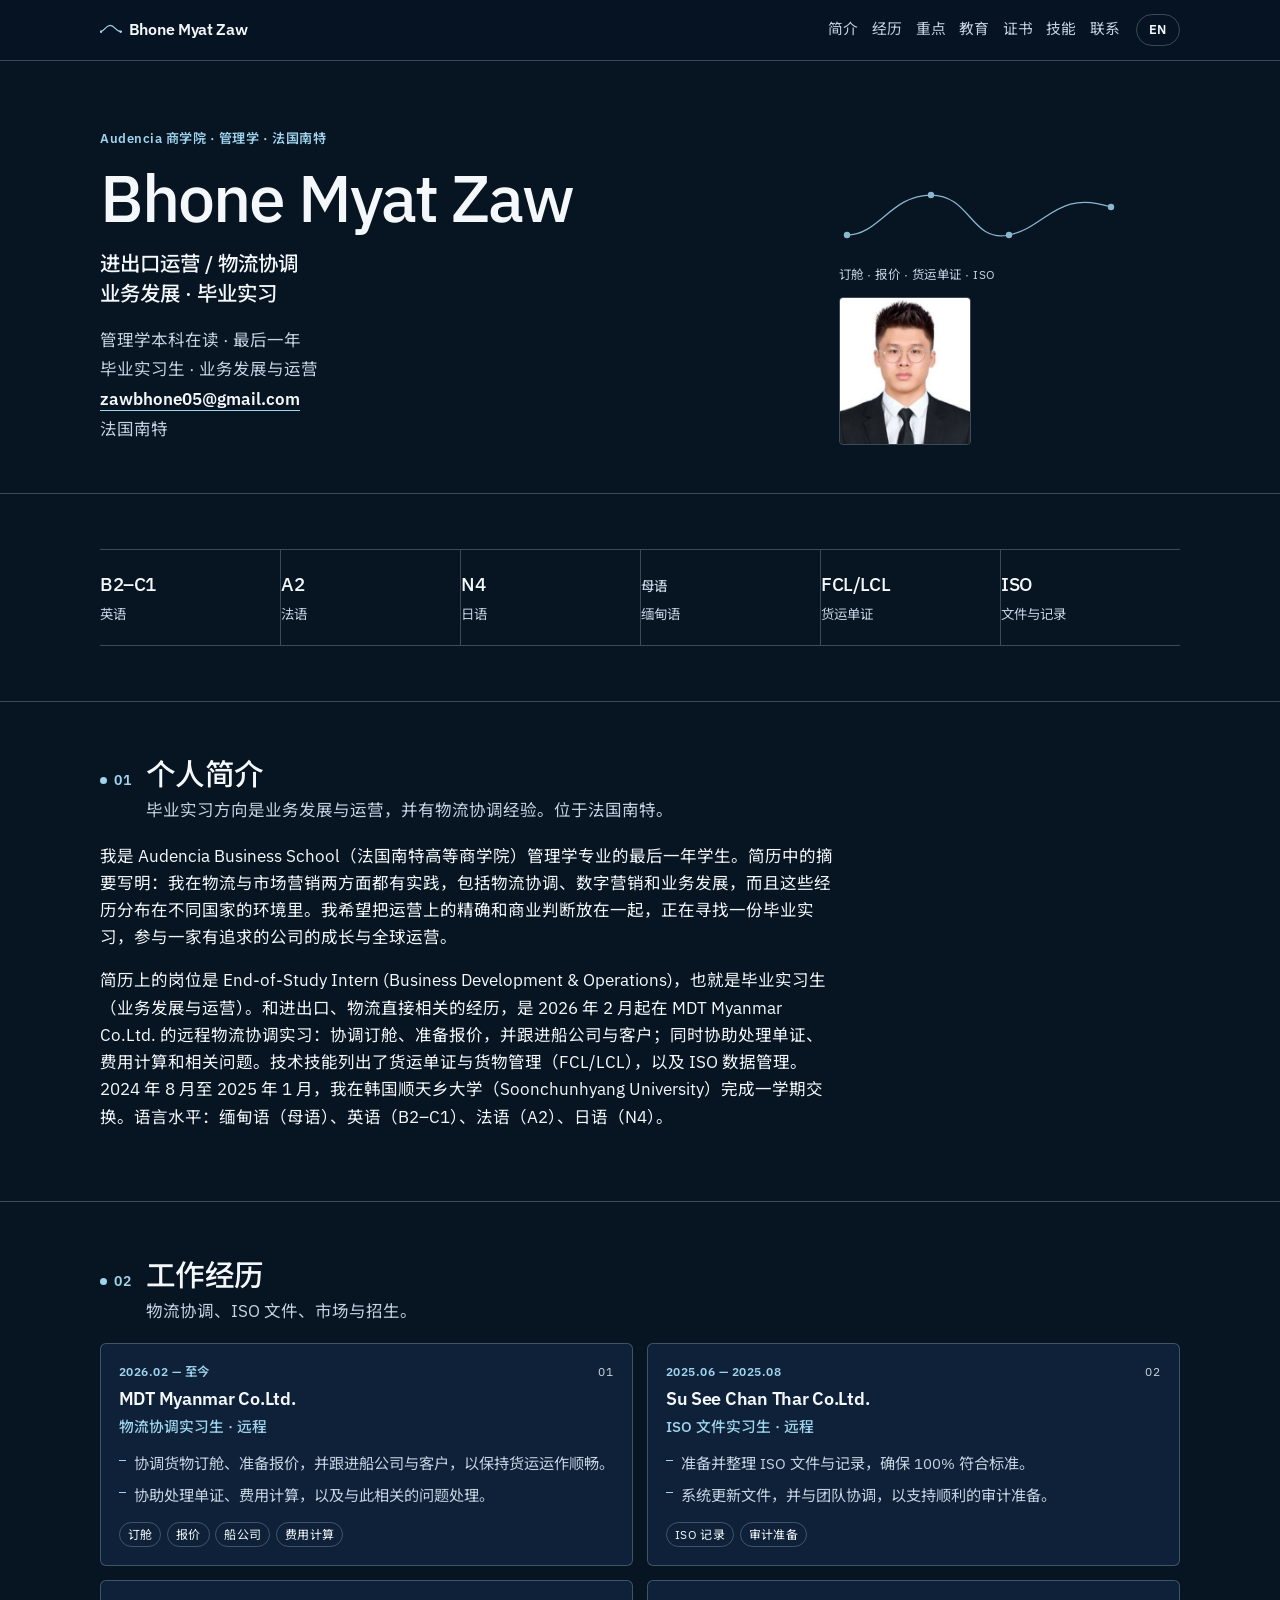
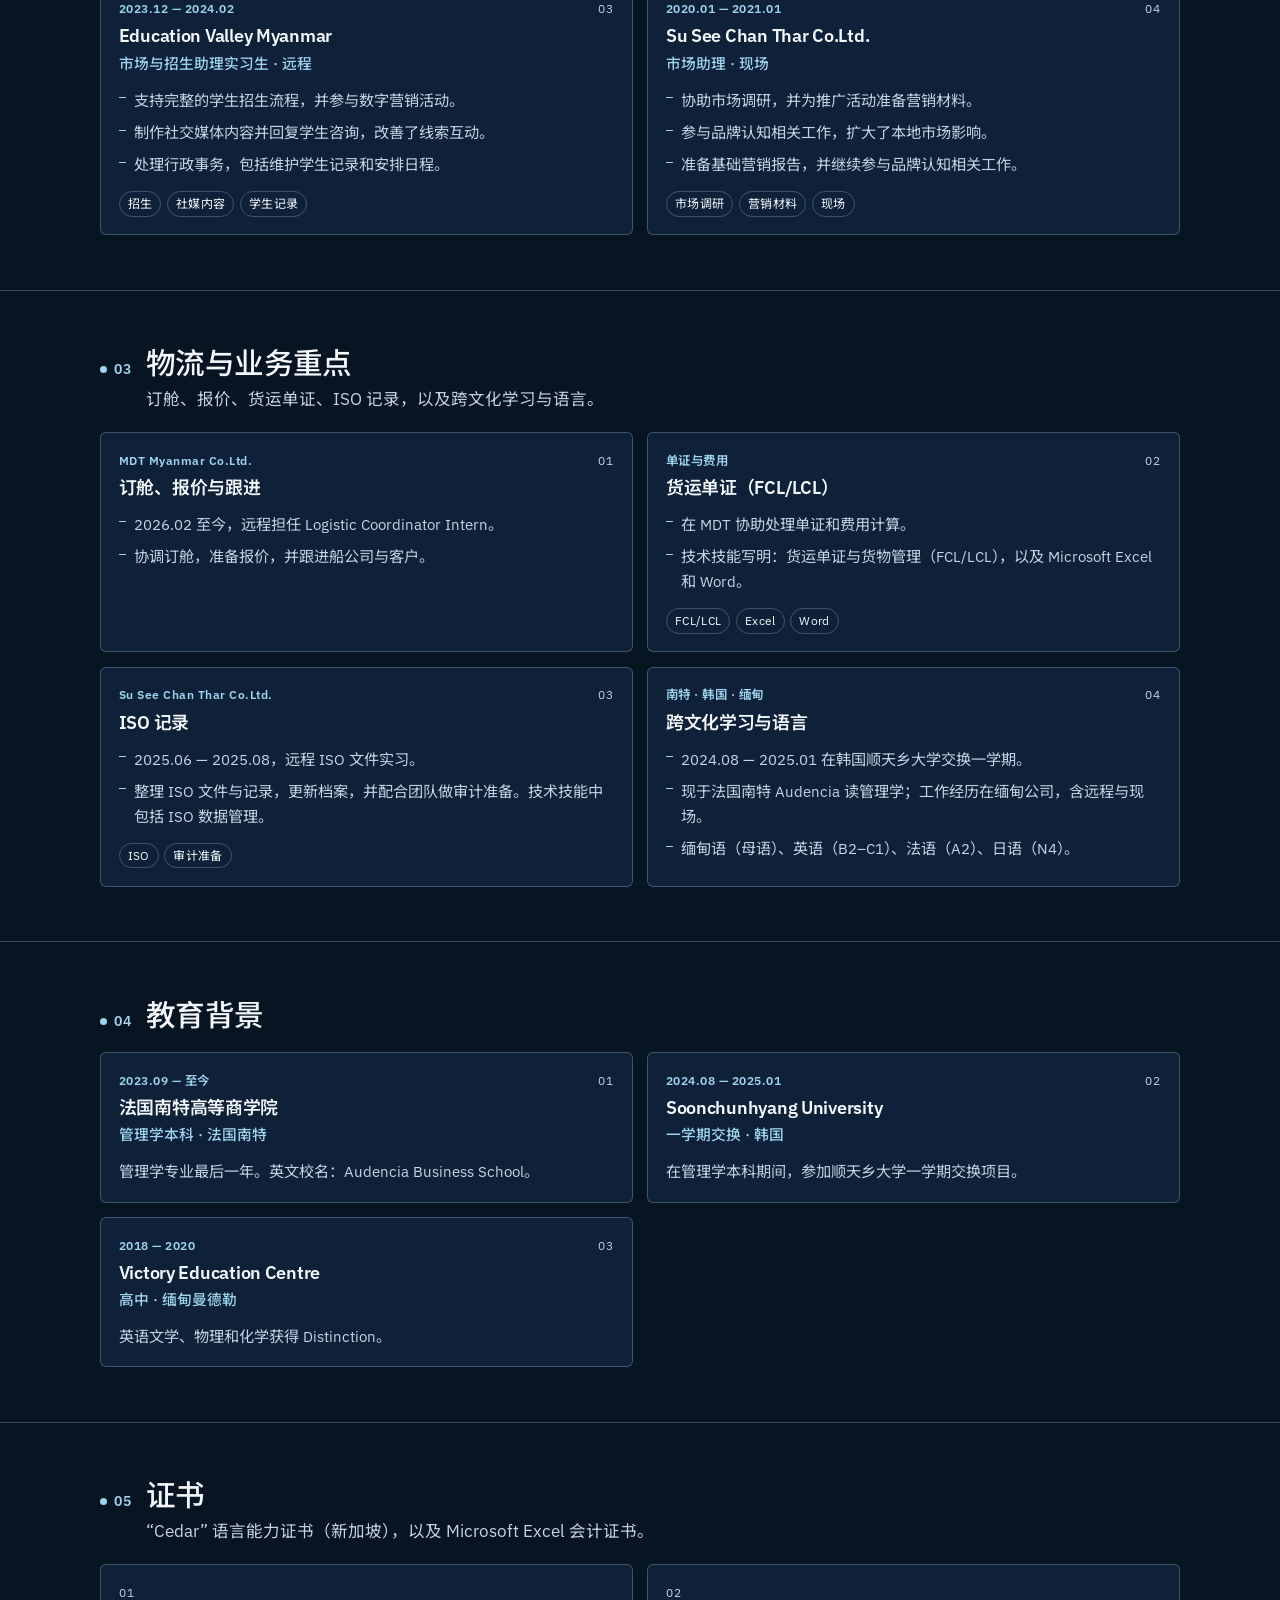
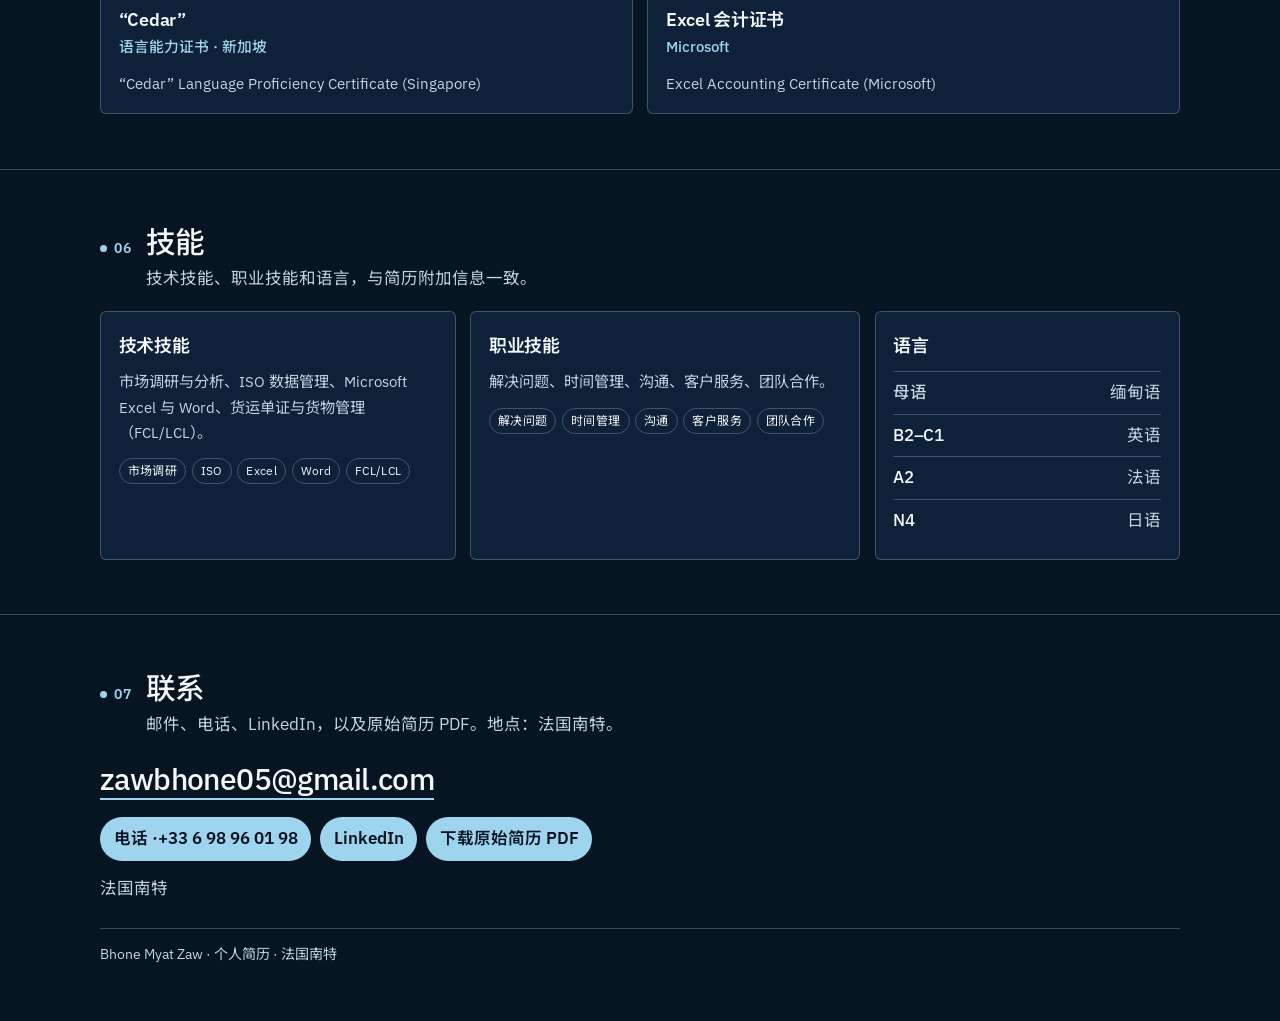
==== bhone/index.html @ 21efaeb1 "Add Bhone Myat Zaw's bilingual résumé at /bhone/. Publish a self-contained Chinese/English page for " ====
<!DOCTYPE html>
<html lang="zh-CN" class="lang-zh">
  <head>
    <meta charset="UTF-8" />
    <meta name="viewport" content="width=device-width, initial-scale=1, viewport-fit=cover" />
    <title>Bhone Myat Zaw · 进出口运营 / 物流协调 / 业务发展</title>
    <meta
      name="description"
      content="Bhone Myat Zaw，Audencia 商学院管理学最后一年学生，法国南特。寻求业务发展与运营方向的毕业实习，经历包括订舱、报价、船公司与客户跟进、货运单证（FCL/LCL）、费用计算与 ISO 记录。Bhone Myat Zaw — final-year Management student at Audencia in Nantes, seeking an end-of-study internship in business development and operations, with logistics coordination experience."
    />
    <meta name="robots" content="index,follow" />
    <meta name="author" content="Bhone Myat Zaw" />
    <meta name="theme-color" content="#071422" />
    <link rel="canonical" href="https://duimalves94-beep.github.io/duimalves94-beep/bhone/" />
    <link rel="alternate" type="application/pdf" href="Bhone-Myat-Zaw-CV.pdf" title="Bhone Myat Zaw CV" />
    <meta property="og:title" content="Bhone Myat Zaw · 进出口运营 / 物流协调 / 业务发展" />
    <meta
      property="og:description"
      content="毕业实习：业务发展与运营 / 物流协调。订舱、报价、货运单证（FCL/LCL）、ISO 记录。End-of-study internship in business development, operations, and logistics coordination."
    />
    <meta property="og:type" content="profile" />
    <meta property="og:locale" content="zh_CN" />
    <meta property="og:locale:alternate" content="en_US" />
    <meta property="og:url" content="https://duimalves94-beep.github.io/duimalves94-beep/bhone/" />
    <meta property="og:image" content="https://duimalves94-beep.github.io/duimalves94-beep/bhone/avatar.jpg" />
    <meta property="profile:first_name" content="Bhone Myat" />
    <meta property="profile:last_name" content="Zaw" />
    <meta name="twitter:card" content="summary" />
    <link rel="icon" href="data:image/svg+xml,%3Csvg xmlns='http://www.w3.org/2000/svg' viewBox='0 0 32 32'%3E%3Crect width='32' height='32' rx='6' fill='%23071422'/%3E%3Cpath d='M6 22c4 0 5-10 10-10s5 8 10 8' fill='none' stroke='%239fd4ee' stroke-width='1.6'/%3E%3Ccircle cx='6' cy='22' r='2' fill='%239fd4ee'/%3E%3Ccircle cx='26' cy='20' r='2' fill='%239fd4ee'/%3E%3C/svg%3E" />
    <link rel="preconnect" href="https://fonts.googleapis.com" />
    <link rel="preconnect" href="https://fonts.gstatic.com" crossorigin />
    <link
      href="https://fonts.googleapis.com/css2?family=IBM+Plex+Sans:wght@400;500;600&family=Noto+Sans+SC:wght@400;500;700&display=swap"
      rel="stylesheet"
    />
    <link rel="stylesheet" href="bhone.css" />
    <script type="application/ld+json">
      {
        "@context": "https://schema.org",
        "@type": "ProfilePage",
        "url": "https://duimalves94-beep.github.io/duimalves94-beep/bhone/",
        "inLanguage": ["zh-CN", "en"],
        "mainEntity": {
          "@type": "Person",
          "name": "Bhone Myat Zaw",
          "email": "mailto:zawbhone05@gmail.com",
          "telephone": "+33-6-98-96-01-98",
          "url": "https://duimalves94-beep.github.io/duimalves94-beep/bhone/",
          "image": "https://duimalves94-beep.github.io/duimalves94-beep/bhone/avatar.jpg",
          "sameAs": ["https://www.linkedin.com/in/bhone-myat-zaw-20b99528a"],
          "homeLocation": {
            "@type": "Place",
            "name": "Nantes, France",
            "address": {
              "@type": "PostalAddress",
              "addressLocality": "Nantes",
              "addressCountry": "FR"
            }
          },
          "knowsLanguage": ["my", "en", "fr", "ja"],
          "hasOccupation": {
            "@type": "Occupation",
            "name": "End-of-Study Intern (Business Development & Operations)"
          },
          "alumniOf": [
            { "@type": "CollegeOrUniversity", "name": "Audencia Business School" },
            { "@type": "CollegeOrUniversity", "name": "Soonchunhyang University" },
            { "@type": "EducationalOrganization", "name": "Victory Education Centre" }
          ]
        }
      }
    </script>
    <script>
      (function () {
        try {
          if (localStorage.getItem("resume-lang") === "en") {
            document.documentElement.classList.remove("lang-zh");
            document.documentElement.classList.add("lang-en");
            document.documentElement.lang = "en";
            document.title = "Bhone Myat Zaw · Import-Export Operations / Logistics / Business Development";
          }
        } catch (e) {}
      })();
    </script>
  </head>
  <body>
    <a class="skip-link" href="#main">
      <span class="zh">跳到正文</span>
      <span class="en">Skip to content</span>
    </a>

    <header class="site-header">
      <div class="site-header-inner">
        <a class="brand" href="#top">Bhone Myat Zaw</a>
        <nav class="site-nav" aria-label="页面章节">
          <a href="#about"><span class="zh">简介</span><span class="en">Profile</span></a>
          <a href="#experience"><span class="zh">经历</span><span class="en">Experience</span></a>
          <a href="#focus"><span class="zh">重点</span><span class="en">Focus</span></a>
          <a href="#education"><span class="zh">教育</span><span class="en">Education</span></a>
          <a href="#certificates"><span class="zh">证书</span><span class="en">Certificates</span></a>
          <a href="#skills"><span class="zh">技能</span><span class="en">Skills</span></a>
          <a href="#contact"><span class="zh">联系</span><span class="en">Contact</span></a>
        </nav>
        <button type="button" class="lang-switch" id="lang-toggle" aria-pressed="false" aria-label="切换到英文">
          <span class="zh">EN</span>
          <span class="en">中文</span>
        </button>
      </div>
    </header>

    <main id="main">
      <section class="hero" id="top" tabindex="-1">
        <div class="wrap hero-grid">
          <div>
            <p class="eyebrow">
              <span class="zh">Audencia 商学院 · 管理学 · 法国南特</span>
              <span class="en">Audencia Business School · Management · Nantes, France</span>
            </p>
            <h1 class="name">Bhone Myat Zaw</h1>
            <p class="headline">
              <span class="zh">进出口运营 / 物流协调</span>
              <span class="en">Import-export operations / logistics coordination</span>
              <span class="zh">业务发展 · 毕业实习</span>
              <span class="en">Business development · end-of-study internship</span>
            </p>
            <ul class="hero-meta">
              <li>
                <span class="zh">管理学本科在读 · 最后一年</span>
                <span class="en">Bachelor in Management · final year</span>
              </li>
              <li>
                <span class="zh">毕业实习生 · 业务发展与运营</span>
                <span class="en">End-of-Study Intern · Business Development &amp; Operations</span>
              </li>
              <li><a href="mailto:zawbhone05@gmail.com">zawbhone05@gmail.com</a></li>
              <li>
                <span class="zh">法国南特</span>
                <span class="en">Nantes, France</span>
              </li>
            </ul>
          </div>
          <div class="hero-side">
            <svg class="route" viewBox="0 0 280 84" aria-hidden="true" focusable="false">
              <path d="M8 62C40 62 52 22 92 22s40 48 78 40 48-46 102-28" fill="none" stroke="currentColor" stroke-width="1.25" />
              <circle cx="8" cy="62" r="3.2" fill="currentColor" />
              <circle cx="92" cy="22" r="3.2" fill="currentColor" />
              <circle cx="170" cy="62" r="3.2" fill="currentColor" />
              <circle cx="272" cy="34" r="3.2" fill="currentColor" />
            </svg>
            <p class="route-caption">
              <span class="zh">订舱 · 报价 · 货运单证 · ISO</span>
              <span class="en">Booking · quotations · freight documents · ISO</span>
            </p>
            <img
              class="avatar"
              src="avatar.jpg"
              width="330"
              height="328"
              alt="Bhone Myat Zaw"
              fetchpriority="high"
            />
          </div>
        </div>
      </section>

      <section class="section" aria-labelledby="facts-title">
        <div class="wrap">
          <h2 id="facts-title" class="visually-hidden">
            <span class="zh">语言与业务要点</span>
            <span class="en">Languages and focus</span>
          </h2>
          <ul class="facts">
            <li>
              <strong>B2–C1</strong>
              <span class="zh">英语</span>
              <span class="en">English</span>
            </li>
            <li>
              <strong>A2</strong>
              <span class="zh">法语</span>
              <span class="en">French</span>
            </li>
            <li>
              <strong>N4</strong>
              <span class="zh">日语</span>
              <span class="en">Japanese</span>
            </li>
            <li>
              <strong><span class="zh">母语</span><span class="en">Native</span></strong>
              <span class="zh">缅甸语</span>
              <span class="en">Burmese</span>
            </li>
            <li>
              <strong>FCL/LCL</strong>
              <span class="zh">货运单证</span>
              <span class="en">Freight documents</span>
            </li>
            <li>
              <strong>ISO</strong>
              <span class="zh">文件与记录</span>
              <span class="en">Documents and records</span>
            </li>
          </ul>
        </div>
      </section>

      <section class="section" id="about" tabindex="-1">
        <div class="wrap">
          <div class="section-head">
            <span class="idx">01</span>
            <div>
              <h2><span class="zh">个人简介</span><span class="en">Profile</span></h2>
              <p class="deck">
                <span class="zh">毕业实习方向是业务发展与运营，并有物流协调经验。位于法国南特。</span>
                <span class="en">End-of-study internship in business development and operations, with logistics coordination. Nantes, France.</span>
              </p>
            </div>
          </div>
          <div class="prose">
            <p class="zh">
              我是 Audencia Business School（法国南特高等商学院）管理学专业的最后一年学生。简历中的摘要写明：我在物流与市场营销两方面都有实践，包括物流协调、数字营销和业务发展，而且这些经历分布在不同国家的环境里。我希望把运营上的精确和商业判断放在一起，正在寻找一份毕业实习，参与一家有追求的公司的成长与全球运营。
            </p>
            <p class="en">
              Final-year Management student at Audencia Business School in Nantes, France. The CV summary says I combine practice in logistics and marketing — logistics coordination, digital marketing, and business development — across international environments. I want to put operational precision next to a commercial mindset, and I am seeking an end-of-study internship that contributes to the growth and global operations of an ambitious company.
            </p>
            <p class="zh">
              简历上的岗位是 End-of-Study Intern (Business Development &amp; Operations)，也就是毕业实习生（业务发展与运营）。和进出口、物流直接相关的经历，是 2026 年 2 月起在 MDT Myanmar Co.Ltd. 的远程物流协调实习：协调订舱、准备报价，并跟进船公司与客户；同时协助处理单证、费用计算和相关问题。技术技能列出了货运单证与货物管理（FCL/LCL），以及 ISO 数据管理。2024 年 8 月至 2025 年 1 月，我在韩国顺天乡大学（Soonchunhyang University）完成一学期交换。语言水平：缅甸语（母语）、英语（B2–C1）、法语（A2）、日语（N4）。
            </p>
            <p class="en">
              The CV lists the target role as End-of-Study Intern (Business Development &amp; Operations). The experience closest to import/export and logistics is the remote Logistic Coordinator Intern role at MDT Myanmar Co.Ltd. since February 2026: coordinating shipment bookings, preparing quotations, and following up with shipping lines and customers, plus assistance with documentation, cost calculations, and related problem-solving. Technical skills list freight documentation and cargo management (FCL/LCL), and ISO data management. From August 2024 to January 2025 I spent one exchange semester at Soonchunhyang University in South Korea. Languages: Burmese (Native), English (B2–C1), French (A2), Japanese (N4).
            </p>
          </div>
        </div>
      </section>

      <section class="section" id="experience" tabindex="-1">
        <div class="wrap">
          <div class="section-head">
            <span class="idx">02</span>
            <div>
              <h2><span class="zh">工作经历</span><span class="en">Experience</span></h2>
              <p class="deck">
                <span class="zh">物流协调、ISO 文件、市场与招生。</span>
                <span class="en">Logistics coordination, ISO documentation, marketing, and admissions.</span>
              </p>
            </div>
          </div>
          <div class="cards two">
            <article class="card">
              <div class="card-top">
                <time class="when" datetime="2026-02">
                  <span class="zh">2026.02 — 至今</span>
                  <span class="en">2026.02 — Present</span>
                </time>
                <span class="card-no">01</span>
              </div>
              <h3>MDT Myanmar Co.Ltd.</h3>
              <p class="role">
                <span class="zh">物流协调实习生 · 远程</span>
                <span class="en">Logistic Coordinator Intern · Remote</span>
              </p>
              <ul class="card-list">
                <li class="zh">协调货物订舱、准备报价，并跟进船公司与客户，以保持货运运作顺畅。</li>
                <li class="en">Coordinate shipment bookings, prepare quotations, and follow up with shipping lines and customers to keep cargo operations running smoothly.</li>
                <li class="zh">协助处理单证、费用计算，以及与此相关的问题处理。</li>
                <li class="en">Assist with documentation, cost calculations, and related problem-solving.</li>
              </ul>
              <ul class="tags">
                <li><span class="zh">订舱</span><span class="en">Booking</span></li>
                <li><span class="zh">报价</span><span class="en">Quotations</span></li>
                <li><span class="zh">船公司</span><span class="en">Shipping lines</span></li>
                <li><span class="zh">费用计算</span><span class="en">Cost calculations</span></li>
              </ul>
            </article>

            <article class="card">
              <div class="card-top">
                <time class="when" datetime="2025-06">2025.06 — 2025.08</time>
                <span class="card-no">02</span>
              </div>
              <h3>Su See Chan Thar Co.Ltd.</h3>
              <p class="role">
                <span class="zh">ISO 文件实习生 · 远程</span>
                <span class="en">ISO Documentation Intern · Remote</span>
              </p>
              <ul class="card-list">
                <li class="zh">准备并整理 ISO 文件与记录，确保 100% 符合标准。</li>
                <li class="en">Prepared and organized ISO documents and records, ensuring 100% compliance with standards.</li>
                <li class="zh">系统更新文件，并与团队协调，以支持顺利的审计准备。</li>
                <li class="en">Systematically updated files and coordinated with the team to support a smooth audit-preparation process.</li>
              </ul>
              <ul class="tags">
                <li><span class="zh">ISO 记录</span><span class="en">ISO records</span></li>
                <li><span class="zh">审计准备</span><span class="en">Audit preparation</span></li>
              </ul>
            </article>

            <article class="card">
              <div class="card-top">
                <time class="when" datetime="2023-12">2023.12 — 2024.02</time>
                <span class="card-no">03</span>
              </div>
              <h3>Education Valley Myanmar</h3>
              <p class="role">
                <span class="zh">市场与招生助理实习生 · 远程</span>
                <span class="en">Marketing and Admission Assistant Intern · Remote</span>
              </p>
              <ul class="card-list">
                <li class="zh">支持完整的学生招生流程，并参与数字营销活动。</li>
                <li class="en">Supported the full student admissions cycle and contributed to digital marketing campaigns.</li>
                <li class="zh">制作社交媒体内容并回复学生咨询，改善了线索互动。</li>
                <li class="en">Created social media content and responded to student inquiries, improving lead engagement.</li>
                <li class="zh">处理行政事务，包括维护学生记录和安排日程。</li>
                <li class="en">Managed administrative tasks, including maintaining student records and scheduling.</li>
              </ul>
              <ul class="tags">
                <li><span class="zh">招生</span><span class="en">Admissions</span></li>
                <li><span class="zh">社媒内容</span><span class="en">Social content</span></li>
                <li><span class="zh">学生记录</span><span class="en">Student records</span></li>
              </ul>
            </article>

            <article class="card">
              <div class="card-top">
                <time class="when" datetime="2020-01">2020.01 — 2021.01</time>
                <span class="card-no">04</span>
              </div>
              <h3>Su See Chan Thar Co.Ltd.</h3>
              <p class="role">
                <span class="zh">市场助理 · 现场</span>
                <span class="en">Marketing Assistant · Onsite</span>
              </p>
              <ul class="card-list">
                <li class="zh">协助市场调研，并为推广活动准备营销材料。</li>
                <li class="en">Assisted in market research and the preparation of marketing materials for promotional events.</li>
                <li class="zh">参与品牌认知相关工作，扩大了本地市场影响。</li>
                <li class="en">Contributed to brand-awareness initiatives that expanded local market presence.</li>
                <li class="zh">准备基础营销报告，并继续参与品牌认知相关工作。</li>
                <li class="en">Prepared basic marketing reports and contributed to brand-awareness initiatives.</li>
              </ul>
              <ul class="tags">
                <li><span class="zh">市场调研</span><span class="en">Market research</span></li>
                <li><span class="zh">营销材料</span><span class="en">Marketing materials</span></li>
                <li><span class="zh">现场</span><span class="en">Onsite</span></li>
              </ul>
            </article>
          </div>
        </div>
      </section>

      <section class="section" id="focus" tabindex="-1">
        <div class="wrap">
          <div class="section-head">
            <span class="idx">03</span>
            <div>
              <h2>
                <span class="zh">物流与业务重点</span>
                <span class="en">Logistics focus</span>
              </h2>
              <p class="deck">
                <span class="zh">订舱、报价、货运单证、ISO 记录，以及跨文化学习与语言。</span>
                <span class="en">Bookings, quotations, freight documents, ISO records, cross-cultural study, and languages.</span>
              </p>
            </div>
          </div>
          <div class="cards two">
            <article class="card">
              <div class="card-top">
                <p class="when">MDT Myanmar Co.Ltd.</p>
                <span class="card-no">01</span>
              </div>
              <h3>
                <span class="zh">订舱、报价与跟进</span>
                <span class="en">Bookings, quotations, follow-up</span>
              </h3>
              <ul class="card-list">
                <li class="zh">2026.02 至今，远程担任 Logistic Coordinator Intern。</li>
                <li class="en">Logistic Coordinator Intern, remote, from February 2026 to the present.</li>
                <li class="zh">协调订舱，准备报价，并跟进船公司与客户。</li>
                <li class="en">Coordinate shipment bookings, prepare quotations, and follow up with shipping lines and customers.</li>
              </ul>
            </article>
            <article class="card">
              <div class="card-top">
                <p class="when">
                  <span class="zh">单证与费用</span>
                  <span class="en">Documents and cost</span>
                </p>
                <span class="card-no">02</span>
              </div>
              <h3>
                <span class="zh">货运单证（FCL/LCL）</span>
                <span class="en">Freight documents (FCL/LCL)</span>
              </h3>
              <ul class="card-list">
                <li class="zh">在 MDT 协助处理单证和费用计算。</li>
                <li class="en">At MDT, assist with documentation and cost calculations.</li>
                <li class="zh">技术技能写明：货运单证与货物管理（FCL/LCL），以及 Microsoft Excel 和 Word。</li>
                <li class="en">Technical skills name freight documentation and cargo management (FCL/LCL), plus Microsoft Excel and Word.</li>
              </ul>
              <ul class="tags">
                <li>FCL/LCL</li>
                <li>Excel</li>
                <li>Word</li>
              </ul>
            </article>
            <article class="card">
              <div class="card-top">
                <p class="when">Su See Chan Thar Co.Ltd.</p>
                <span class="card-no">03</span>
              </div>
              <h3>
                <span class="zh">ISO 记录</span>
                <span class="en">ISO records</span>
              </h3>
              <ul class="card-list">
                <li class="zh">2025.06 — 2025.08，远程 ISO 文件实习。</li>
                <li class="en">ISO Documentation Intern, remote, June 2025 to August 2025.</li>
                <li class="zh">整理 ISO 文件与记录，更新档案，并配合团队做审计准备。技术技能中包括 ISO 数据管理。</li>
                <li class="en">Organized ISO documents and records, updated files, and coordinated with the team for audit preparation. Technical skills include ISO data management.</li>
              </ul>
              <ul class="tags">
                <li>ISO</li>
                <li><span class="zh">审计准备</span><span class="en">Audit preparation</span></li>
              </ul>
            </article>
            <article class="card">
              <div class="card-top">
                <p class="when">
                  <span class="zh">南特 · 韩国 · 缅甸</span>
                  <span class="en">Nantes · Korea · Myanmar</span>
                </p>
                <span class="card-no">04</span>
              </div>
              <h3>
                <span class="zh">跨文化学习与语言</span>
                <span class="en">Cross-cultural study and languages</span>
              </h3>
              <ul class="card-list">
                <li class="zh">2024.08 — 2025.01 在韩国顺天乡大学交换一学期。</li>
                <li class="en">One exchange semester at Soonchunhyang University, South Korea, August 2024 to January 2025.</li>
                <li class="zh">现于法国南特 Audencia 读管理学；工作经历在缅甸公司，含远程与现场。</li>
                <li class="en">Now studying management at Audencia in Nantes. Work experience is with companies in Myanmar, remote and onsite.</li>
                <li class="zh">缅甸语（母语）、英语（B2–C1）、法语（A2）、日语（N4）。</li>
                <li class="en">Burmese (Native), English (B2–C1), French (A2), Japanese (N4).</li>
              </ul>
            </article>
          </div>
        </div>
      </section>

      <section class="section" id="education" tabindex="-1">
        <div class="wrap">
          <div class="section-head">
            <span class="idx">04</span>
            <div>
              <h2><span class="zh">教育背景</span><span class="en">Education</span></h2>
            </div>
          </div>
          <div class="cards two">
            <article class="card">
              <div class="card-top">
                <time class="when" datetime="2023-09">
                  <span class="zh">2023.09 — 至今</span>
                  <span class="en">2023.09 — Present</span>
                </time>
                <span class="card-no">01</span>
              </div>
              <h3>
                <span class="zh">法国南特高等商学院</span>
                <span class="en">Audencia Business School</span>
              </h3>
              <p class="role">
                <span class="zh">管理学本科 · 法国南特</span>
                <span class="en">Bachelor in Management · Nantes, France</span>
              </p>
              <p class="card-text">
                <span class="zh">管理学专业最后一年。英文校名：Audencia Business School。</span>
                <span class="en">Final year of the Bachelor in Management. School name: Audencia Business School.</span>
              </p>
            </article>
            <article class="card">
              <div class="card-top">
                <time class="when" datetime="2024-08">2024.08 — 2025.01</time>
                <span class="card-no">02</span>
              </div>
              <h3>Soonchunhyang University</h3>
              <p class="role">
                <span class="zh">一学期交换 · 韩国</span>
                <span class="en">Semester exchange · South Korea</span>
              </p>
              <p class="card-text">
                <span class="zh">在管理学本科期间，参加顺天乡大学一学期交换项目。</span>
                <span class="en">During the Bachelor in Management, participated in a semester exchange program at Soonchunhyang University in South Korea.</span>
              </p>
            </article>
            <article class="card">
              <div class="card-top">
                <time class="when" datetime="2018">2018 — 2020</time>
                <span class="card-no">03</span>
              </div>
              <h3>Victory Education Centre</h3>
              <p class="role">
                <span class="zh">高中 · 缅甸曼德勒</span>
                <span class="en">High School · Mandalay, Myanmar</span>
              </p>
              <p class="card-text">
                <span class="zh">英语文学、物理和化学获得 Distinction。</span>
                <span class="en">Distinction in English literature, Physics and Chemistry.</span>
              </p>
            </article>
          </div>
        </div>
      </section>

      <section class="section" id="certificates" tabindex="-1">
        <div class="wrap">
          <div class="section-head">
            <span class="idx">05</span>
            <div>
              <h2><span class="zh">证书</span><span class="en">Certificates</span></h2>
              <p class="deck">
                <span class="zh">“Cedar” 语言能力证书（新加坡），以及 Microsoft Excel 会计证书。</span>
                <span class="en">“Cedar” Language Proficiency Certificate (Singapore), and the Microsoft Excel Accounting Certificate.</span>
              </p>
            </div>
          </div>
          <div class="cards two">
            <article class="card">
              <div class="card-top">
                <span class="card-no">01</span>
              </div>
              <h3>“Cedar”</h3>
              <p class="role">
                <span class="zh">语言能力证书 · 新加坡</span>
                <span class="en">Language Proficiency Certificate · Singapore</span>
              </p>
              <p class="card-text">“Cedar” Language Proficiency Certificate (Singapore)</p>
            </article>
            <article class="card">
              <div class="card-top">
                <span class="card-no">02</span>
              </div>
              <h3>
                <span class="zh">Excel 会计证书</span>
                <span class="en">Excel Accounting Certificate</span>
              </h3>
              <p class="role">Microsoft</p>
              <p class="card-text">Excel Accounting Certificate (Microsoft)</p>
            </article>
          </div>
        </div>
      </section>

      <section class="section" id="skills" tabindex="-1">
        <div class="wrap">
          <div class="section-head">
            <span class="idx">06</span>
            <div>
              <h2><span class="zh">技能</span><span class="en">Skills</span></h2>
              <p class="deck">
                <span class="zh">技术技能、职业技能和语言，与简历附加信息一致。</span>
                <span class="en">Technical skills, professional skills, and languages, as in the CV.</span>
              </p>
            </div>
          </div>
          <div class="cards three">
            <article class="card">
              <h3><span class="zh">技术技能</span><span class="en">Technical skills</span></h3>
              <p class="card-text">
                <span class="zh">市场调研与分析、ISO 数据管理、Microsoft Excel 与 Word、货运单证与货物管理（FCL/LCL）。</span>
                <span class="en">Market research and analysis, data management (ISO), Microsoft Excel and Word, freight documentation and cargo management (FCL/LCL).</span>
              </p>
              <ul class="tags">
                <li><span class="zh">市场调研</span><span class="en">Market research</span></li>
                <li>ISO</li>
                <li>Excel</li>
                <li>Word</li>
                <li>FCL/LCL</li>
              </ul>
            </article>
            <article class="card">
              <h3><span class="zh">职业技能</span><span class="en">Professional skills</span></h3>
              <p class="card-text">
                <span class="zh">解决问题、时间管理、沟通、客户服务、团队合作。</span>
                <span class="en">Problem-solving, time management, communication, customer service, teamwork.</span>
              </p>
              <ul class="tags">
                <li><span class="zh">解决问题</span><span class="en">Problem-solving</span></li>
                <li><span class="zh">时间管理</span><span class="en">Time management</span></li>
                <li><span class="zh">沟通</span><span class="en">Communication</span></li>
                <li><span class="zh">客户服务</span><span class="en">Customer service</span></li>
                <li><span class="zh">团队合作</span><span class="en">Teamwork</span></li>
              </ul>
            </article>
            <article class="card">
              <h3><span class="zh">语言</span><span class="en">Languages</span></h3>
              <ul class="langs">
                <li>
                  <strong><span class="zh">母语</span><span class="en">Native</span></strong>
                  <span><span class="zh">缅甸语</span><span class="en">Burmese</span></span>
                </li>
                <li>
                  <strong>B2–C1</strong>
                  <span><span class="zh">英语</span><span class="en">English</span></span>
                </li>
                <li>
                  <strong>A2</strong>
                  <span><span class="zh">法语</span><span class="en">French</span></span>
                </li>
                <li>
                  <strong>N4</strong>
                  <span><span class="zh">日语</span><span class="en">Japanese</span></span>
                </li>
              </ul>
            </article>
          </div>
        </div>
      </section>

      <section class="section contact" id="contact" tabindex="-1">
        <div class="wrap">
          <div class="section-head">
            <span class="idx">07</span>
            <div>
              <h2><span class="zh">联系</span><span class="en">Contact</span></h2>
              <p class="deck">
                <span class="zh">邮件、电话、LinkedIn，以及原始简历 PDF。地点：法国南特。</span>
                <span class="en">Email, phone, LinkedIn, and the original CV PDF. Location: Nantes, France.</span>
              </p>
            </div>
          </div>
          <address>
            <p>
              <a class="email-link" href="mailto:zawbhone05@gmail.com">zawbhone05@gmail.com</a>
            </p>
            <ul class="contact-actions">
              <li>
                <a href="tel:+33698960198">
                  <span class="zh">电话 · </span><span class="en">Phone · </span>+33 6 98 96 01 98
                </a>
              </li>
              <li>
                <a href="https://www.linkedin.com/in/bhone-myat-zaw-20b99528a" target="_blank" rel="noopener noreferrer">LinkedIn</a>
              </li>
              <li>
                <a href="Bhone-Myat-Zaw-CV.pdf" download="Bhone-Myat-Zaw-CV.pdf" type="application/pdf">
                  <span class="zh">下载原始简历 PDF</span>
                  <span class="en">Download original CV PDF</span>
                </a>
              </li>
            </ul>
            <p class="where">
              <span class="zh">法国南特</span>
              <span class="en">Nantes, France</span>
            </p>
          </address>
          <footer class="footer">
            <p>
              <span class="zh">Bhone Myat Zaw · 个人简历 · 法国南特</span>
              <span class="en">Bhone Myat Zaw · CV · Nantes, France</span>
            </p>
          </footer>
        </div>
      </section>
    </main>

    <script type="module" src="main.js"></script>
  </body>
</html>
---- bhone/bhone.css ----
/* Minimal logistics résumé. Deep navy, one cool accent, a route line. */

:root {
  --bg: #071422;
  --bg-raise: #0e2138;
  --ink: #f4f8fb;
  --muted: #c5d3e2;
  --accent: #9fd4ee;
  --line: rgba(190, 214, 232, 0.28);
  --sans: "IBM Plex Sans", "Noto Sans SC", "PingFang SC", "Hiragino Sans GB", "Microsoft YaHei", sans-serif;
  color-scheme: dark;
}

*,
*::before,
*::after { box-sizing: border-box; }

html {
  scroll-behavior: smooth;
  -webkit-font-smoothing: antialiased;
}

html.lang-zh .en { display: none !important; }
html.lang-en .zh { display: none !important; }

body {
  margin: 0;
  font-family: var(--sans);
  background: var(--bg);
  color: var(--ink);
  line-height: 1.65;
  font-size: 16.5px;
}

img { max-width: 100%; height: auto; }

a { color: var(--accent); }

button, a { -webkit-tap-highlight-color: transparent; }

:focus-visible {
  outline: 2px solid var(--accent);
  outline-offset: 3px;
}

::selection {
  background: #24506a;
  color: var(--ink);
}

.visually-hidden {
  position: absolute;
  width: 1px;
  height: 1px;
  padding: 0;
  margin: -1px;
  overflow: hidden;
  clip: rect(0, 0, 0, 0);
  white-space: nowrap;
  border: 0;
}

.skip-link {
  position: absolute;
  left: 1rem;
  top: -4rem;
  z-index: 40;
  background: var(--accent);
  color: var(--bg);
  text-decoration: none;
  padding: 0.4rem 0.8rem;
  font-weight: 600;
}

.skip-link:focus { top: 0.6rem; }

.wrap {
  width: min(1080px, calc(100% - 2.5rem));
  margin: 0 auto;
}

.site-header {
  position: sticky;
  top: 0;
  z-index: 20;
  background: rgba(7, 20, 34, 0.94);
  backdrop-filter: blur(12px);
  border-bottom: 1px solid var(--line);
}

.site-header-inner {
  width: min(1080px, calc(100% - 2.5rem));
  margin: 0 auto;
  display: grid;
  grid-template-columns: 1fr auto;
  grid-template-areas: "brand lang" "nav nav";
  align-items: center;
  gap: 0.35rem 1rem;
  padding: 0.7rem 0 0.75rem;
}

.brand {
  grid-area: brand;
  color: var(--ink);
  text-decoration: none;
  font-weight: 600;
  letter-spacing: -0.02em;
  font-size: 0.98rem;
}

.brand::before {
  content: "";
  display: inline-block;
  width: 1.35rem;
  height: 0.7rem;
  margin-right: 0.45rem;
  vertical-align: 0.05em;
  background: url("data:image/svg+xml,%3Csvg xmlns='http://www.w3.org/2000/svg' viewBox='0 0 28 14'%3E%3Cpath d='M1 11C6 11 7 3 13 3s6 8 14 8' fill='none' stroke='%239fd4ee' stroke-width='1.4'/%3E%3Ccircle cx='1.5' cy='11' r='1.6' fill='%239fd4ee'/%3E%3Ccircle cx='26.2' cy='11' r='1.6' fill='%239fd4ee'/%3E%3C/svg%3E") center / contain no-repeat;
}

.site-nav {
  grid-area: nav;
  display: flex;
  flex-wrap: wrap;
  gap: 0.2rem 0.85rem;
  font-size: 0.92rem;
}

.site-nav a {
  color: var(--muted);
  text-decoration: none;
  padding: 0.12rem 0;
  border-bottom: 1px solid transparent;
}

.site-nav a:hover,
.site-nav a.is-active {
  color: var(--ink);
  border-bottom-color: var(--accent);
}

.lang-switch {
  grid-area: lang;
  justify-self: end;
  border: 1px solid var(--line);
  background: transparent;
  color: var(--ink);
  border-radius: 999px;
  padding: 0.28rem 0.75rem;
  font: inherit;
  font-size: 0.82rem;
  font-weight: 600;
  letter-spacing: 0.04em;
  cursor: pointer;
}

.lang-switch:hover {
  border-color: var(--accent);
  color: var(--accent);
}

@media (min-width: 900px) {
  .site-header-inner {
    grid-template-columns: auto 1fr auto;
    grid-template-areas: "brand nav lang";
    padding: 0.85rem 0;
  }

  .site-nav { justify-content: flex-end; }
}

.hero {
  position: relative;
  padding: 3.2rem 0 2.4rem;
  overflow: hidden;
}

.hero-grid {
  display: grid;
  gap: 1.6rem;
  align-items: end;
}

@media (min-width: 860px) {
  .hero { padding: 4.2rem 0 3rem; }
  .hero-grid { grid-template-columns: 1.45fr 0.7fr; gap: 2rem; }
}

.eyebrow {
  margin: 0 0 0.85rem;
  color: var(--accent);
  font-size: 0.82rem;
  font-weight: 600;
  letter-spacing: 0.04em;
}

html.lang-en .eyebrow {
  letter-spacing: 0.12em;
  text-transform: uppercase;
  font-size: 0.75rem;
}

.name {
  margin: 0;
  font-weight: 500;
  font-size: clamp(2.35rem, 6.4vw, 4.15rem);
  line-height: 1.05;
  letter-spacing: -0.03em;
}

.headline {
  margin: 1rem 0 0;
  font-size: clamp(1.05rem, 2vw, 1.28rem);
  font-weight: 500;
  line-height: 1.45;
  max-width: 36rem;
}

.headline .zh,
.headline .en { display: block; }

.hero-meta {
  margin: 1.15rem 0 0;
  padding: 0;
  list-style: none;
  color: var(--muted);
}

.hero-meta li { margin: 0.15rem 0; }

.hero-meta a {
  color: var(--ink);
  font-weight: 600;
  text-decoration: none;
  border-bottom: 1px solid var(--accent);
}

.hero-side {
  position: relative;
  display: grid;
  justify-items: start;
  gap: 0.8rem;
}

.route {
  width: min(100%, 280px);
  height: 84px;
  color: var(--accent);
  opacity: 0.85;
}

.route-caption {
  margin: -0.35rem 0 0;
  color: var(--muted);
  font-size: 0.78rem;
  letter-spacing: 0.04em;
}

.avatar {
  width: 132px;
  height: 148px;
  object-fit: cover;
  object-position: center 16%;
  border-radius: 4px;
  border: 1px solid var(--line);
}

.section {
  padding: 2.6rem 0;
  border-top: 1px solid var(--line);
}

@media (min-width: 800px) {
  .section { padding: 3.4rem 0; }
}

section[id] { scroll-margin-top: 6.5rem; }

.section-head {
  display: grid;
  grid-template-columns: auto 1fr;
  gap: 0.15rem 0.85rem;
  align-items: baseline;
  margin-bottom: 1.15rem;
}

.idx {
  color: var(--accent);
  font-weight: 600;
  font-size: 0.85rem;
  letter-spacing: 0.08em;
}

.idx::before {
  content: "";
  display: inline-block;
  width: 7px;
  height: 7px;
  margin-right: 0.45rem;
  border-radius: 50%;
  background: var(--accent);
  transform: translateY(-1px);
}

h2 {
  margin: 0;
  font-weight: 500;
  font-size: clamp(1.45rem, 2.4vw, 1.85rem);
  letter-spacing: -0.02em;
  line-height: 1.25;
}

.deck {
  grid-column: 2;
  margin: 0.25rem 0 0;
  color: var(--muted);
  max-width: 42rem;
}

.prose {
  max-width: 46rem;
}

.prose p { margin: 0 0 1rem; }

.facts {
  display: grid;
  grid-template-columns: 1fr 1fr;
  margin: 0;
  padding: 0;
  list-style: none;
  border-top: 1px solid var(--line);
}

.facts li {
  padding: 0.95rem 0.2rem 0.95rem 0;
  border-bottom: 1px solid var(--line);
}

.facts strong {
  display: block;
  font-weight: 500;
  font-size: 1.2rem;
  letter-spacing: -0.02em;
}

.facts span {
  color: var(--muted);
  font-size: 0.84rem;
}

@media (min-width: 800px) {
  .facts {
    grid-template-columns: repeat(6, 1fr);
    border-bottom: 1px solid var(--line);
  }

  .facts li {
    padding: 1.15rem 0.85rem 1.15rem 0;
    border-bottom: 0;
    border-left: 1px solid var(--line);
  }

  .facts li:first-child { border-left: 0; padding-left: 0; }
}

.cards {
  display: grid;
  gap: 0.9rem;
}

@media (min-width: 800px) {
  .cards.two { grid-template-columns: 1fr 1fr; }
  .cards.three { grid-template-columns: 1.05fr 1.15fr 0.9fr; }
}

.card {
  padding: 1.05rem 1.1rem 1.1rem;
  background: var(--bg-raise);
  border: 1px solid var(--line);
  border-radius: 6px;
}

.card-top {
  display: flex;
  justify-content: space-between;
  gap: 0.8rem;
  align-items: baseline;
}

.when {
  margin: 0;
  color: var(--accent);
  font-size: 0.78rem;
  font-weight: 600;
  letter-spacing: 0.04em;
}

.card-no {
  color: var(--muted);
  font-size: 0.78rem;
  letter-spacing: 0.08em;
}

h3 {
  margin: 0.35rem 0 0;
  font-size: 1.12rem;
  font-weight: 600;
  letter-spacing: -0.015em;
  line-height: 1.35;
}

.role {
  margin: 0.2rem 0 0;
  color: var(--accent);
  font-size: 0.92rem;
  font-weight: 500;
}

.card-list {
  margin: 0.75rem 0 0;
  padding: 0;
  list-style: none;
}

.card-list li {
  position: relative;
  margin: 0.45rem 0 0;
  padding-left: 0.95rem;
  color: var(--muted);
  font-size: 0.95rem;
}

.card-list li::before {
  content: "";
  position: absolute;
  left: 0;
  top: 0.62em;
  width: 7px;
  height: 1px;
  background: var(--accent);
}

.card-text {
  margin: 0.7rem 0 0;
  color: var(--muted);
  font-size: 0.95rem;
}

.tags {
  display: flex;
  flex-wrap: wrap;
  gap: 0.35rem;
  margin: 0.85rem 0 0;
  padding: 0;
  list-style: none;
}

.tags li {
  font-size: 0.75rem;
  letter-spacing: 0.03em;
  color: var(--ink);
  border: 1px solid var(--line);
  border-radius: 999px;
  padding: 0.12rem 0.5rem;
}

.langs {
  list-style: none;
  margin: 0.8rem 0 0;
  padding: 0;
}

.langs li {
  display: flex;
  justify-content: space-between;
  gap: 1rem;
  padding: 0.45rem 0;
  border-top: 1px solid var(--line);
}

.langs strong {
  font-weight: 500;
  letter-spacing: -0.02em;
}

.langs span { color: var(--muted); }

.contact address { font-style: normal; }

.email-link {
  display: inline-block;
  margin: 0.2rem 0 0;
  color: var(--ink);
  text-decoration: none;
  border-bottom: 2px solid var(--accent);
  font-size: clamp(1.25rem, 3vw, 1.85rem);
  font-weight: 500;
  letter-spacing: -0.02em;
  line-height: 1.3;
  overflow-wrap: anywhere;
}

.contact-actions {
  display: flex;
  flex-wrap: wrap;
  gap: 0.55rem;
  margin: 1rem 0 0;
  padding: 0;
  list-style: none;
}

.contact-actions a {
  display: inline-flex;
  align-items: center;
  min-height: 44px;
  padding: 0.4rem 0.85rem;
  border-radius: 999px;
  background: var(--accent);
  color: #071422;
  font-weight: 600;
  text-decoration: none;
}

.contact-actions a:hover { background: #d7eef8; }

.where {
  margin: 0.9rem 0 0;
  color: var(--muted);
}

.footer {
  margin-top: 1.6rem;
  padding-top: 0.9rem;
  border-top: 1px solid var(--line);
  color: var(--muted);
  font-size: 0.88rem;
}

.footer p { margin: 0; }

@media (prefers-reduced-motion: reduce) {
  html { scroll-behavior: auto; }
}

@media print {
  :root { color-scheme: light; }

  body {
    background: #fff;
    color: #111;
    font-size: 12pt;
  }

  .site-header,
  .skip-link,
  .route,
  .route-caption,
  .lang-switch { display: none !important; }

  a, .email-link, .role, .when, .idx, .eyebrow { color: #111; }

  .card, .facts {
    background: #fff;
    border-color: #bbb;
  }

  .card { break-inside: avoid; }

  .contact-actions a {
    background: #fff;
    color: #111;
    border: 1px solid #111;
  }

  .contact-actions a::after {
    content: " (" attr(href) ")";
    font-weight: 500;
  }

  .section { border-color: #ccc; }
}
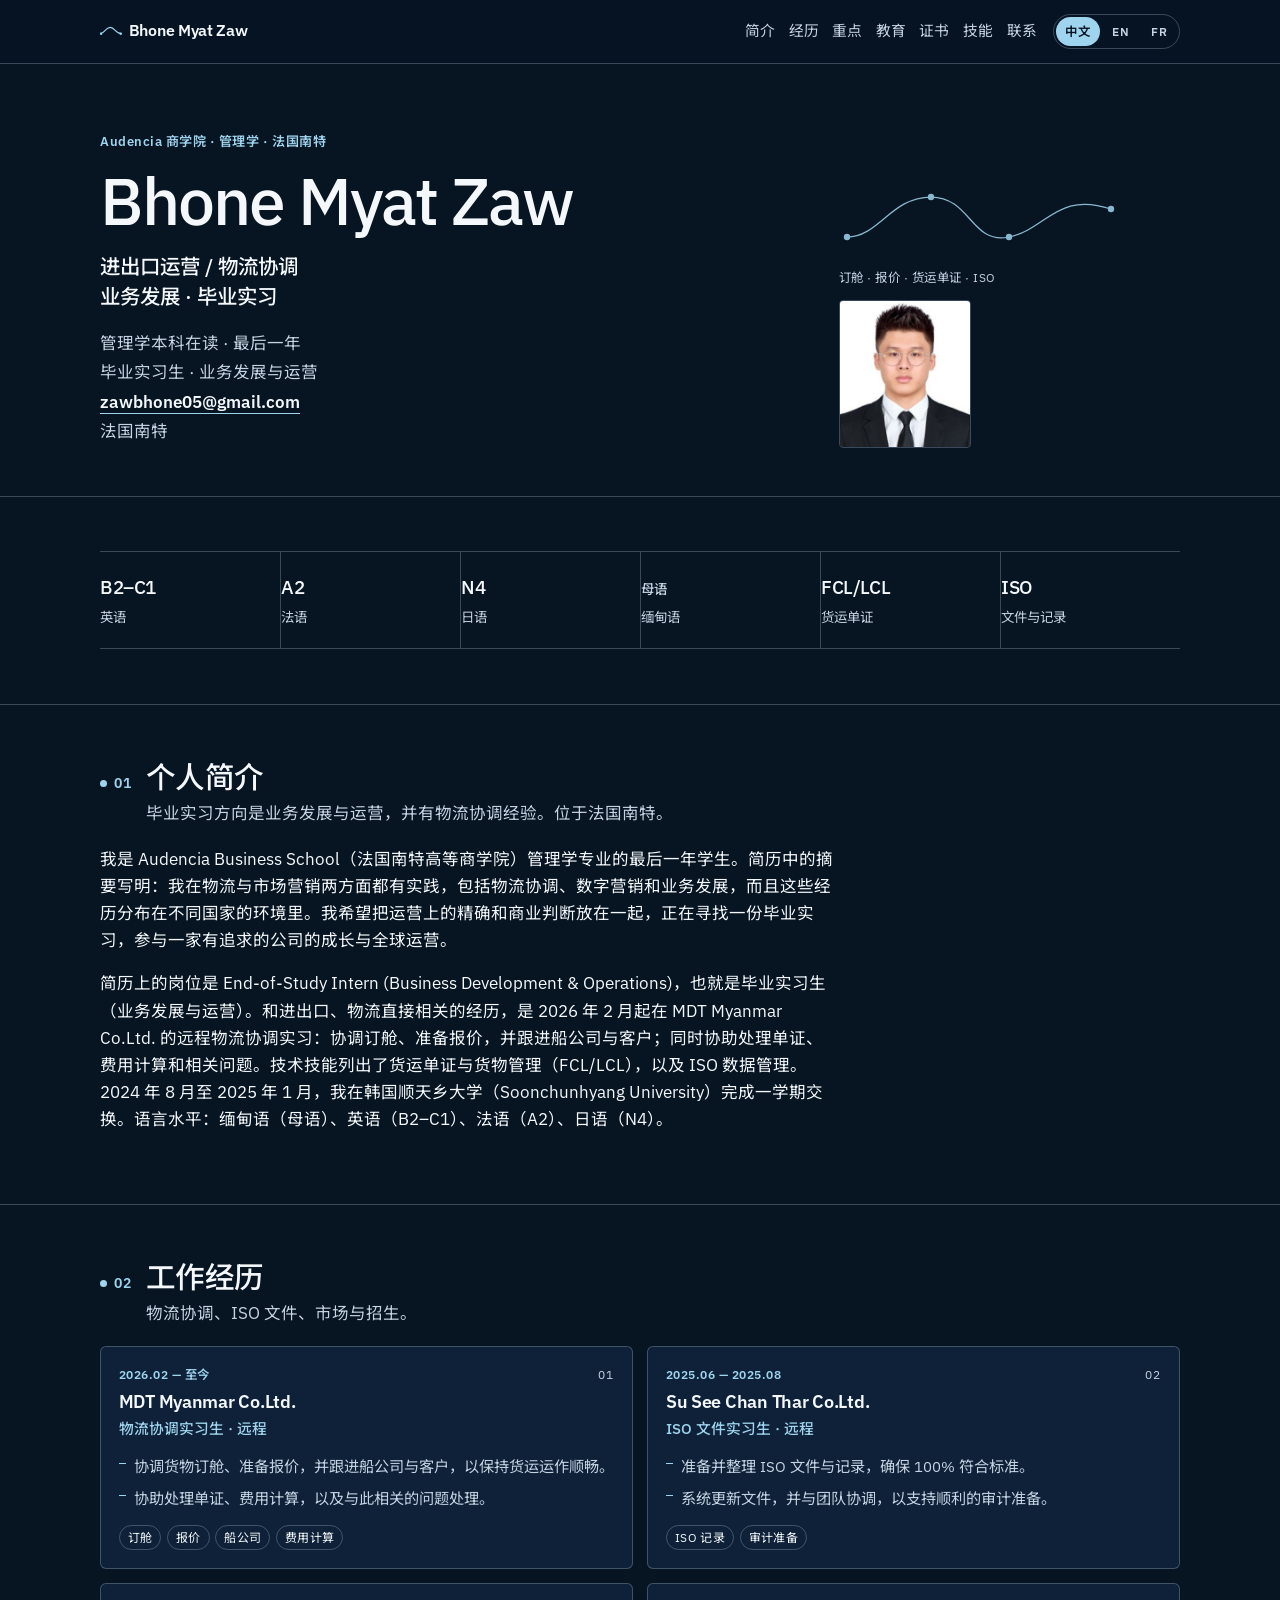
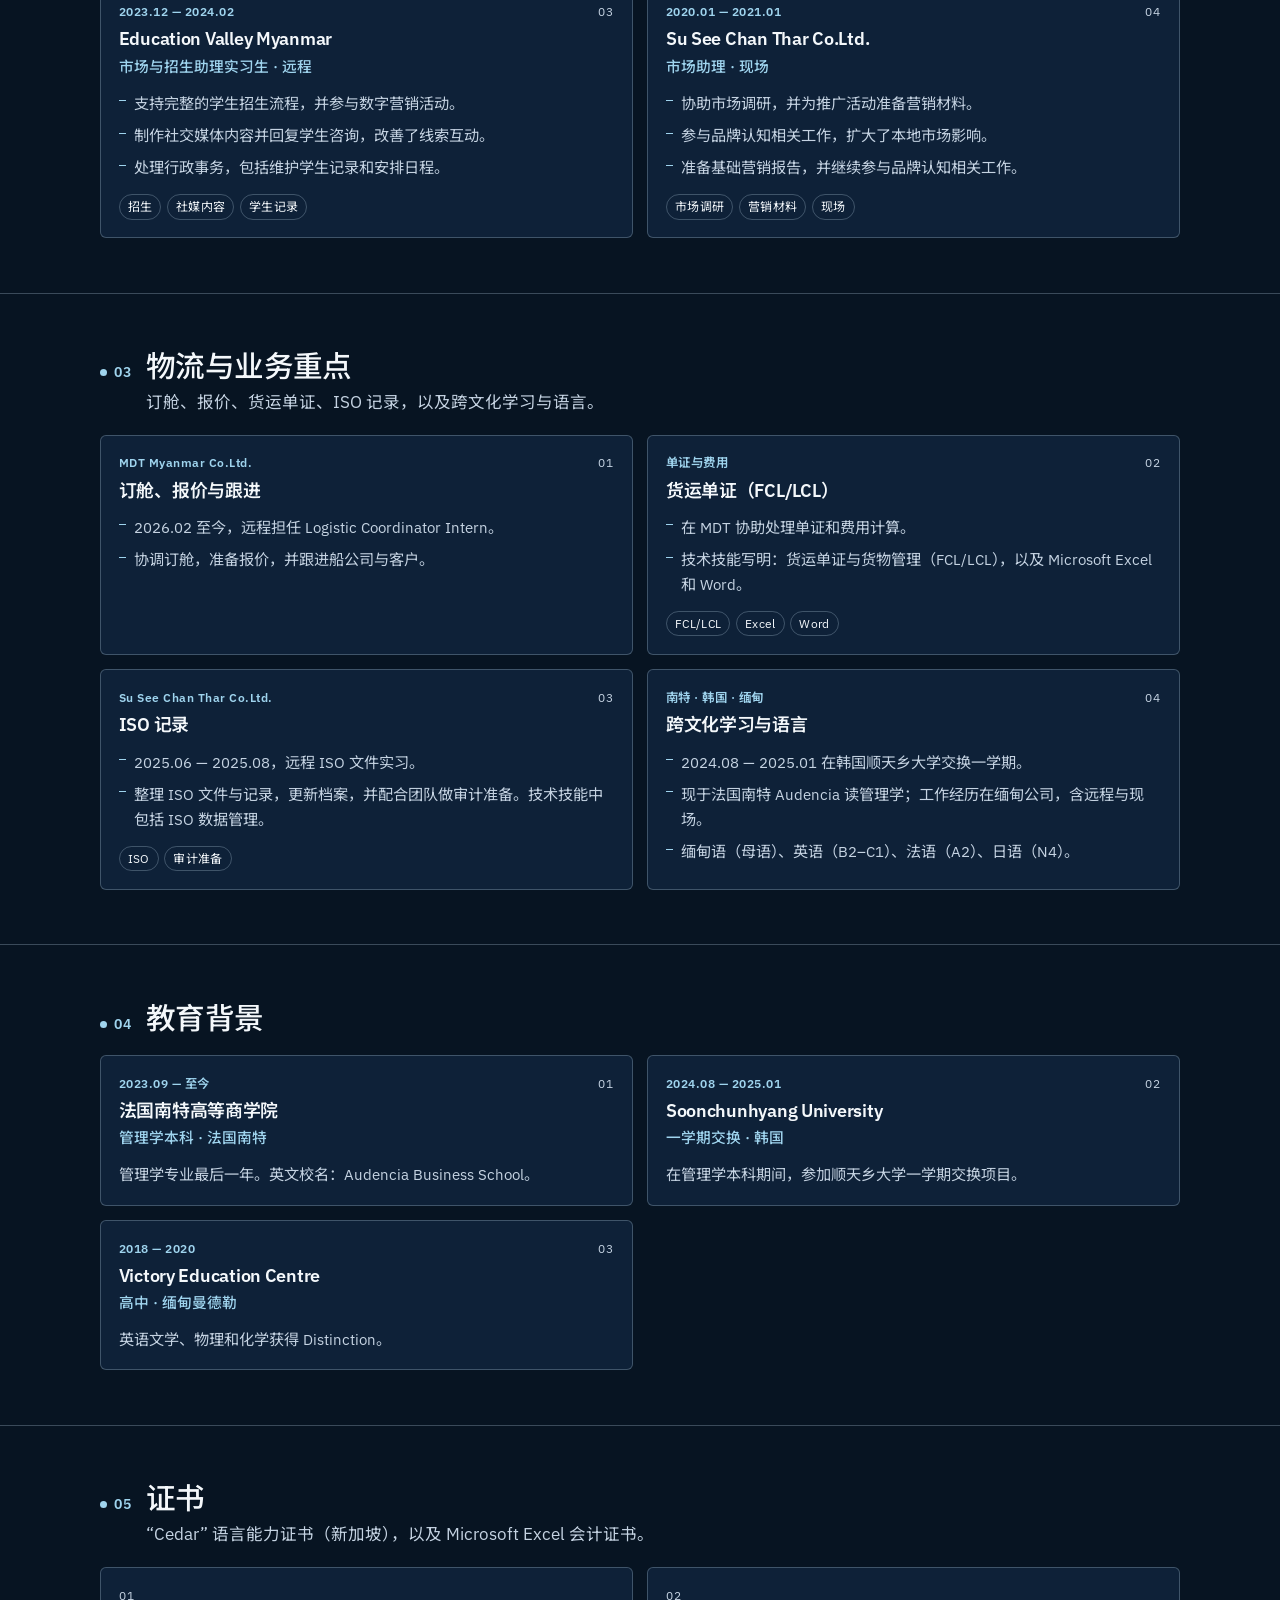
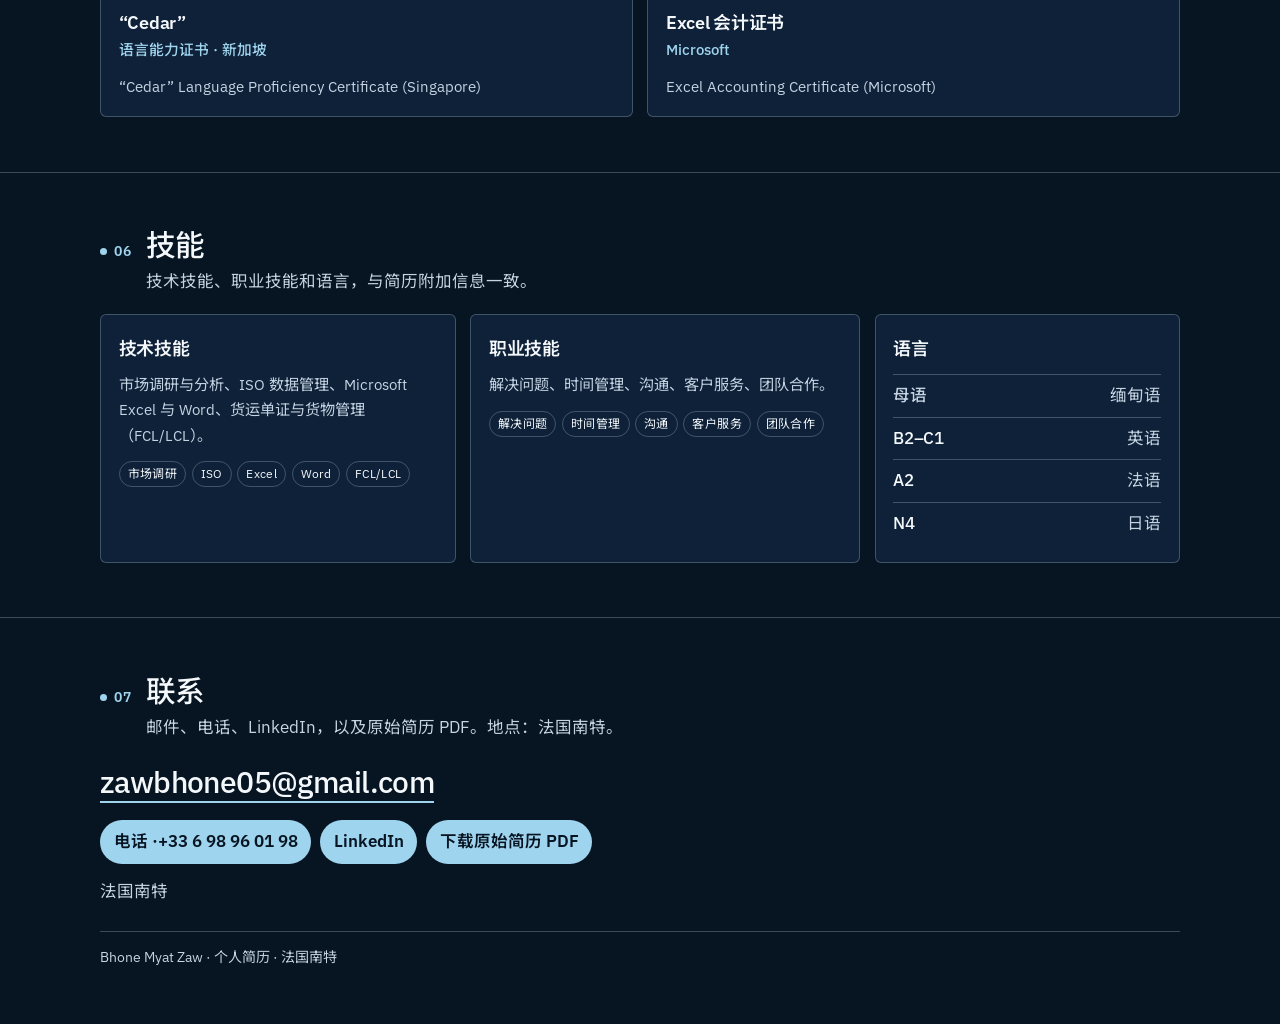
==== commit 5565bf29: "Add a French locale to Bhone Myat Zaw's résumé. The /bhone/ page now switches among Chinese, English" ====
--- a/bhone/index.html
+++ b/bhone/index.html
@@ -6,7 +6,7 @@
     <title>Bhone Myat Zaw · 进出口运营 / 物流协调 / 业务发展</title>
     <meta
       name="description"
-      content="Bhone Myat Zaw，Audencia 商学院管理学最后一年学生，法国南特。寻求业务发展与运营方向的毕业实习，经历包括订舱、报价、船公司与客户跟进、货运单证（FCL/LCL）、费用计算与 ISO 记录。Bhone Myat Zaw — final-year Management student at Audencia in Nantes, seeking an end-of-study internship in business development and operations, with logistics coordination experience."
+      content="Bhone Myat Zaw，Audencia 商学院管理学最后一年学生，法国南特。寻求业务发展与运营方向的毕业实习。Bhone Myat Zaw — final-year Management student at Audencia in Nantes, seeking an end-of-study internship in import-export operations, logistics coordination, and business development. Bhone Myat Zaw — stage de fin d'études en opérations import-export, coordination logistique et développement commercial, à Nantes."
     />
     <meta name="robots" content="index,follow" />
     <meta name="author" content="Bhone Myat Zaw" />
@@ -16,7 +16,7 @@
     <meta property="og:title" content="Bhone Myat Zaw · 进出口运营 / 物流协调 / 业务发展" />
     <meta
       property="og:description"
-      content="毕业实习：业务发展与运营 / 物流协调。订舱、报价、货运单证（FCL/LCL）、ISO 记录。End-of-study internship in business development, operations, and logistics coordination."
+      content="毕业实习：进出口运营 / 物流协调 / 业务发展。End-of-study internship in import-export operations, logistics, and business development. Stage de fin d'études en opérations import-export, coordination logistique et développement commercial."
     />
     <meta property="og:type" content="profile" />
     <meta property="og:locale" content="zh_CN" />
@@ -39,7 +39,7 @@
         "@context": "https://schema.org",
         "@type": "ProfilePage",
         "url": "https://duimalves94-beep.github.io/duimalves94-beep/bhone/",
-        "inLanguage": ["zh-CN", "en"],
+        "inLanguage": ["zh-CN", "en", "fr"],
         "mainEntity": {
           "@type": "Person",
           "name": "Bhone Myat Zaw",
@@ -73,11 +73,14 @@
     <script>
       (function () {
         try {
-          if (localStorage.getItem("resume-lang") === "en") {
+          var stored = localStorage.getItem("resume-lang");
+          if (stored === "en" || stored === "fr") {
             document.documentElement.classList.remove("lang-zh");
-            document.documentElement.classList.add("lang-en");
-            document.documentElement.lang = "en";
-            document.title = "Bhone Myat Zaw · Import-Export Operations / Logistics / Business Development";
+            document.documentElement.classList.add(stored === "en" ? "lang-en" : "lang-fr");
+            document.documentElement.lang = stored === "en" ? "en" : "fr";
+            document.title = stored === "en"
+              ? "Bhone Myat Zaw · Import-Export Operations / Logistics / Business Development"
+              : "Bhone Myat Zaw · Opérations import-export / coordination logistique / développement commercial";
           }
         } catch (e) {}
       })();
@@ -86,25 +89,26 @@
   <body>
     <a class="skip-link" href="#main">
       <span class="zh">跳到正文</span>
-      <span class="en">Skip to content</span>
+      <span class="en">Skip to content</span><span class="fr">Aller au contenu</span>
     </a>
 
     <header class="site-header">
       <div class="site-header-inner">
         <a class="brand" href="#top">Bhone Myat Zaw</a>
         <nav class="site-nav" aria-label="页面章节">
-          <a href="#about"><span class="zh">简介</span><span class="en">Profile</span></a>
-          <a href="#experience"><span class="zh">经历</span><span class="en">Experience</span></a>
-          <a href="#focus"><span class="zh">重点</span><span class="en">Focus</span></a>
-          <a href="#education"><span class="zh">教育</span><span class="en">Education</span></a>
-          <a href="#certificates"><span class="zh">证书</span><span class="en">Certificates</span></a>
-          <a href="#skills"><span class="zh">技能</span><span class="en">Skills</span></a>
-          <a href="#contact"><span class="zh">联系</span><span class="en">Contact</span></a>
+          <a href="#about"><span class="zh">简介</span><span class="en">Profile</span><span class="fr">Profil</span></a>
+          <a href="#experience"><span class="zh">经历</span><span class="en">Experience</span><span class="fr">Expérience</span></a>
+          <a href="#focus"><span class="zh">重点</span><span class="en">Focus</span><span class="fr">Priorités</span></a>
+          <a href="#education"><span class="zh">教育</span><span class="en">Education</span><span class="fr">Formation</span></a>
+          <a href="#certificates"><span class="zh">证书</span><span class="en">Certificates</span><span class="fr">Certificats</span></a>
+          <a href="#skills"><span class="zh">技能</span><span class="en">Skills</span><span class="fr">Compétences</span></a>
+          <a href="#contact"><span class="zh">联系</span><span class="en">Contact</span><span class="fr">Contact</span></a>
         </nav>
-        <button type="button" class="lang-switch" id="lang-toggle" aria-pressed="false" aria-label="切换到英文">
-          <span class="zh">EN</span>
-          <span class="en">中文</span>
-        </button>
+        <div class="lang-switch" id="lang-switch" role="group" aria-label="语言">
+          <button type="button" data-lang="zh" lang="zh-CN" aria-pressed="true">中文</button>
+          <button type="button" data-lang="en" lang="en" aria-pressed="false">EN</button>
+          <button type="button" data-lang="fr" lang="fr" aria-pressed="false">FR</button>
+        </div>
       </div>
     </header>
 
@@ -114,28 +118,28 @@
           <div>
             <p class="eyebrow">
               <span class="zh">Audencia 商学院 · 管理学 · 法国南特</span>
-              <span class="en">Audencia Business School · Management · Nantes, France</span>
+              <span class="en">Audencia Business School · Management · Nantes, France</span><span class="fr">Audencia Business School · Management · Nantes, France</span>
             </p>
             <h1 class="name">Bhone Myat Zaw</h1>
             <p class="headline">
               <span class="zh">进出口运营 / 物流协调</span>
-              <span class="en">Import-export operations / logistics coordination</span>
+              <span class="en">Import-export operations / logistics coordination</span><span class="fr">Opérations import-export / coordination logistique</span>
               <span class="zh">业务发展 · 毕业实习</span>
-              <span class="en">Business development · end-of-study internship</span>
+              <span class="en">Business development · end-of-study internship</span><span class="fr">Développement commercial · stage de fin d'études</span>
             </p>
             <ul class="hero-meta">
               <li>
                 <span class="zh">管理学本科在读 · 最后一年</span>
-                <span class="en">Bachelor in Management · final year</span>
+                <span class="en">Bachelor in Management · final year</span><span class="fr">Bachelor in Management · dernière année</span>
               </li>
               <li>
                 <span class="zh">毕业实习生 · 业务发展与运营</span>
-                <span class="en">End-of-Study Intern · Business Development &amp; Operations</span>
+                <span class="en">End-of-Study Intern · Business Development &amp; Operations</span><span class="fr">Stagiaire de fin d'études · développement commercial et opérations</span>
               </li>
               <li><a href="mailto:zawbhone05@gmail.com">zawbhone05@gmail.com</a></li>
               <li>
                 <span class="zh">法国南特</span>
-                <span class="en">Nantes, France</span>
+                <span class="en">Nantes, France</span><span class="fr">Nantes, France</span>
               </li>
             </ul>
           </div>
@@ -149,7 +153,7 @@
             </svg>
             <p class="route-caption">
               <span class="zh">订舱 · 报价 · 货运单证 · ISO</span>
-              <span class="en">Booking · quotations · freight documents · ISO</span>
+              <span class="en">Booking · quotations · freight documents · ISO</span><span class="fr">Réservations · devis · documents de fret · ISO</span>
             </p>
             <img
               class="avatar"
@@ -167,38 +171,38 @@
         <div class="wrap">
           <h2 id="facts-title" class="visually-hidden">
             <span class="zh">语言与业务要点</span>
-            <span class="en">Languages and focus</span>
+            <span class="en">Languages and focus</span><span class="fr">Langues et priorités</span>
           </h2>
           <ul class="facts">
             <li>
               <strong>B2–C1</strong>
               <span class="zh">英语</span>
-              <span class="en">English</span>
+              <span class="en">English</span><span class="fr">Anglais</span>
             </li>
             <li>
               <strong>A2</strong>
               <span class="zh">法语</span>
-              <span class="en">French</span>
+              <span class="en">French</span><span class="fr">Français</span>
             </li>
             <li>
               <strong>N4</strong>
               <span class="zh">日语</span>
-              <span class="en">Japanese</span>
+              <span class="en">Japanese</span><span class="fr">Japonais</span>
             </li>
             <li>
-              <strong><span class="zh">母语</span><span class="en">Native</span></strong>
+              <strong><span class="zh">母语</span><span class="en">Native</span><span class="fr">Natif</span></strong>
               <span class="zh">缅甸语</span>
-              <span class="en">Burmese</span>
+              <span class="en">Burmese</span><span class="fr">Birman</span>
             </li>
             <li>
               <strong>FCL/LCL</strong>
               <span class="zh">货运单证</span>
-              <span class="en">Freight documents</span>
+              <span class="en">Freight documents</span><span class="fr">Documents de fret</span>
             </li>
             <li>
               <strong>ISO</strong>
               <span class="zh">文件与记录</span>
-              <span class="en">Documents and records</span>
+              <span class="en">Documents and records</span><span class="fr">Documents et dossiers</span>
             </li>
           </ul>
         </div>
@@ -209,10 +213,10 @@
           <div class="section-head">
             <span class="idx">01</span>
             <div>
-              <h2><span class="zh">个人简介</span><span class="en">Profile</span></h2>
+              <h2><span class="zh">个人简介</span><span class="en">Profile</span><span class="fr">Profil</span></h2>
               <p class="deck">
                 <span class="zh">毕业实习方向是业务发展与运营，并有物流协调经验。位于法国南特。</span>
-                <span class="en">End-of-study internship in business development and operations, with logistics coordination. Nantes, France.</span>
+                <span class="en">End-of-study internship in business development and operations, with logistics coordination. Nantes, France.</span><span class="fr">Stage de fin d'études en développement commercial et opérations, avec une expérience de coordination logistique. Nantes, France.</span>
               </p>
             </div>
           </div>
@@ -222,13 +226,13 @@
             </p>
             <p class="en">
               Final-year Management student at Audencia Business School in Nantes, France. The CV summary says I combine practice in logistics and marketing — logistics coordination, digital marketing, and business development — across international environments. I want to put operational precision next to a commercial mindset, and I am seeking an end-of-study internship that contributes to the growth and global operations of an ambitious company.
-            </p>
+            </p><p class="fr">En dernière année du Bachelor in Management à Audencia Business School, à Nantes (France). Le résumé du CV indique une pratique en logistique et en marketing — coordination logistique, marketing digital et développement commercial — dans des environnements internationaux. L'objectif est d'associer précision opérationnelle et sens commercial, dans un stage de fin d'études qui contribue à la croissance et aux opérations internationales d'une entreprise ambitieuse.</p>
             <p class="zh">
               简历上的岗位是 End-of-Study Intern (Business Development &amp; Operations)，也就是毕业实习生（业务发展与运营）。和进出口、物流直接相关的经历，是 2026 年 2 月起在 MDT Myanmar Co.Ltd. 的远程物流协调实习：协调订舱、准备报价，并跟进船公司与客户；同时协助处理单证、费用计算和相关问题。技术技能列出了货运单证与货物管理（FCL/LCL），以及 ISO 数据管理。2024 年 8 月至 2025 年 1 月，我在韩国顺天乡大学（Soonchunhyang University）完成一学期交换。语言水平：缅甸语（母语）、英语（B2–C1）、法语（A2）、日语（N4）。
             </p>
             <p class="en">
               The CV lists the target role as End-of-Study Intern (Business Development &amp; Operations). The experience closest to import/export and logistics is the remote Logistic Coordinator Intern role at MDT Myanmar Co.Ltd. since February 2026: coordinating shipment bookings, preparing quotations, and following up with shipping lines and customers, plus assistance with documentation, cost calculations, and related problem-solving. Technical skills list freight documentation and cargo management (FCL/LCL), and ISO data management. From August 2024 to January 2025 I spent one exchange semester at Soonchunhyang University in South Korea. Languages: Burmese (Native), English (B2–C1), French (A2), Japanese (N4).
-            </p>
+            </p><p class="fr">Le poste indiqué sur le CV est End-of-Study Intern (Business Development &amp; Operations), soit un stage de fin d'études en développement commercial et opérations. L'expérience la plus proche de l'import-export et de la logistique est le stage à distance de Logistic Coordinator Intern chez MDT Myanmar Co.Ltd. depuis février 2026 : coordination des réservations d'expédition, préparation des devis et suivi auprès des compagnies maritimes et des clients, ainsi qu'une contribution aux documents, aux calculs de coûts et à la résolution de problèmes. Les compétences techniques mentionnent la documentation de fret et la gestion de cargaison (FCL/LCL), ainsi que la gestion de données ISO. D'août 2024 à janvier 2025, un semestre d'échange a été effectué à Soonchunhyang University, en Corée du Sud. Langues : birman (langue maternelle), anglais (B2–C1), français (A2), japonais (N4).</p>
           </div>
         </div>
       </section>
@@ -238,10 +242,10 @@
           <div class="section-head">
             <span class="idx">02</span>
             <div>
-              <h2><span class="zh">工作经历</span><span class="en">Experience</span></h2>
+              <h2><span class="zh">工作经历</span><span class="en">Experience</span><span class="fr">Expérience</span></h2>
               <p class="deck">
                 <span class="zh">物流协调、ISO 文件、市场与招生。</span>
-                <span class="en">Logistics coordination, ISO documentation, marketing, and admissions.</span>
+                <span class="en">Logistics coordination, ISO documentation, marketing, and admissions.</span><span class="fr">Coordination logistique, documentation ISO, marketing et admissions.</span>
               </p>
             </div>
           </div>
@@ -250,26 +254,26 @@
               <div class="card-top">
                 <time class="when" datetime="2026-02">
                   <span class="zh">2026.02 — 至今</span>
-                  <span class="en">2026.02 — Present</span>
+                  <span class="en">2026.02 — Present</span><span class="fr">2026.02 — aujourd'hui</span>
                 </time>
                 <span class="card-no">01</span>
               </div>
               <h3>MDT Myanmar Co.Ltd.</h3>
               <p class="role">
                 <span class="zh">物流协调实习生 · 远程</span>
-                <span class="en">Logistic Coordinator Intern · Remote</span>
+                <span class="en">Logistic Coordinator Intern · Remote</span><span class="fr">Stagiaire coordinateur logistique · à distance</span>
               </p>
               <ul class="card-list">
                 <li class="zh">协调货物订舱、准备报价，并跟进船公司与客户，以保持货运运作顺畅。</li>
-                <li class="en">Coordinate shipment bookings, prepare quotations, and follow up with shipping lines and customers to keep cargo operations running smoothly.</li>
+                <li class="en">Coordinate shipment bookings, prepare quotations, and follow up with shipping lines and customers to keep cargo operations running smoothly.</li><li class="fr">Coordonner les réservations d'expédition, préparer les devis et assurer le suivi auprès des compagnies maritimes et des clients, afin de maintenir le bon déroulement des opérations de fret.</li>
                 <li class="zh">协助处理单证、费用计算，以及与此相关的问题处理。</li>
-                <li class="en">Assist with documentation, cost calculations, and related problem-solving.</li>
-              </ul>
-              <ul class="tags">
-                <li><span class="zh">订舱</span><span class="en">Booking</span></li>
-                <li><span class="zh">报价</span><span class="en">Quotations</span></li>
-                <li><span class="zh">船公司</span><span class="en">Shipping lines</span></li>
-                <li><span class="zh">费用计算</span><span class="en">Cost calculations</span></li>
+                <li class="en">Assist with documentation, cost calculations, and related problem-solving.</li><li class="fr">Contribuer aux documents, aux calculs de coûts et à la résolution des problèmes associés.</li>
+              </ul>
+              <ul class="tags">
+                <li><span class="zh">订舱</span><span class="en">Booking</span><span class="fr">Réservation</span></li>
+                <li><span class="zh">报价</span><span class="en">Quotations</span><span class="fr">Devis</span></li>
+                <li><span class="zh">船公司</span><span class="en">Shipping lines</span><span class="fr">Compagnies maritimes</span></li>
+                <li><span class="zh">费用计算</span><span class="en">Cost calculations</span><span class="fr">Calculs de coûts</span></li>
               </ul>
             </article>
 
@@ -281,17 +285,17 @@
               <h3>Su See Chan Thar Co.Ltd.</h3>
               <p class="role">
                 <span class="zh">ISO 文件实习生 · 远程</span>
-                <span class="en">ISO Documentation Intern · Remote</span>
+                <span class="en">ISO Documentation Intern · Remote</span><span class="fr">Stagiaire documentation ISO · à distance</span>
               </p>
               <ul class="card-list">
                 <li class="zh">准备并整理 ISO 文件与记录，确保 100% 符合标准。</li>
-                <li class="en">Prepared and organized ISO documents and records, ensuring 100% compliance with standards.</li>
+                <li class="en">Prepared and organized ISO documents and records, ensuring 100% compliance with standards.</li><li class="fr">Préparer et organiser les documents et dossiers ISO, en assurant une conformité de 100 % aux normes.</li>
                 <li class="zh">系统更新文件，并与团队协调，以支持顺利的审计准备。</li>
-                <li class="en">Systematically updated files and coordinated with the team to support a smooth audit-preparation process.</li>
-              </ul>
-              <ul class="tags">
-                <li><span class="zh">ISO 记录</span><span class="en">ISO records</span></li>
-                <li><span class="zh">审计准备</span><span class="en">Audit preparation</span></li>
+                <li class="en">Systematically updated files and coordinated with the team to support a smooth audit-preparation process.</li><li class="fr">Mettre à jour les fichiers de façon systématique et se coordonner avec l'équipe afin de préparer l'audit dans de bonnes conditions.</li>
+              </ul>
+              <ul class="tags">
+                <li><span class="zh">ISO 记录</span><span class="en">ISO records</span><span class="fr">Dossiers ISO</span></li>
+                <li><span class="zh">审计准备</span><span class="en">Audit preparation</span><span class="fr">Préparation d'audit</span></li>
               </ul>
             </article>
 
@@ -303,20 +307,20 @@
               <h3>Education Valley Myanmar</h3>
               <p class="role">
                 <span class="zh">市场与招生助理实习生 · 远程</span>
-                <span class="en">Marketing and Admission Assistant Intern · Remote</span>
+                <span class="en">Marketing and Admission Assistant Intern · Remote</span><span class="fr">Stagiaire assistant marketing et admissions · à distance</span>
               </p>
               <ul class="card-list">
                 <li class="zh">支持完整的学生招生流程，并参与数字营销活动。</li>
-                <li class="en">Supported the full student admissions cycle and contributed to digital marketing campaigns.</li>
+                <li class="en">Supported the full student admissions cycle and contributed to digital marketing campaigns.</li><li class="fr">Accompagner l'ensemble du cycle d'admission des étudiants et contribuer aux campagnes de marketing digital.</li>
                 <li class="zh">制作社交媒体内容并回复学生咨询，改善了线索互动。</li>
-                <li class="en">Created social media content and responded to student inquiries, improving lead engagement.</li>
+                <li class="en">Created social media content and responded to student inquiries, improving lead engagement.</li><li class="fr">Créer des contenus pour les réseaux sociaux et répondre aux demandes des étudiants, ce qui a amélioré l'engagement des prospects.</li>
                 <li class="zh">处理行政事务，包括维护学生记录和安排日程。</li>
-                <li class="en">Managed administrative tasks, including maintaining student records and scheduling.</li>
-              </ul>
-              <ul class="tags">
-                <li><span class="zh">招生</span><span class="en">Admissions</span></li>
-                <li><span class="zh">社媒内容</span><span class="en">Social content</span></li>
-                <li><span class="zh">学生记录</span><span class="en">Student records</span></li>
+                <li class="en">Managed administrative tasks, including maintaining student records and scheduling.</li><li class="fr">Gérer des tâches administratives, notamment la tenue des dossiers étudiants et la planification.</li>
+              </ul>
+              <ul class="tags">
+                <li><span class="zh">招生</span><span class="en">Admissions</span><span class="fr">Admissions</span></li>
+                <li><span class="zh">社媒内容</span><span class="en">Social content</span><span class="fr">Contenus sociaux</span></li>
+                <li><span class="zh">学生记录</span><span class="en">Student records</span><span class="fr">Dossiers étudiants</span></li>
               </ul>
             </article>
 
@@ -328,20 +332,20 @@
               <h3>Su See Chan Thar Co.Ltd.</h3>
               <p class="role">
                 <span class="zh">市场助理 · 现场</span>
-                <span class="en">Marketing Assistant · Onsite</span>
+                <span class="en">Marketing Assistant · Onsite</span><span class="fr">Assistant marketing · sur site</span>
               </p>
               <ul class="card-list">
                 <li class="zh">协助市场调研，并为推广活动准备营销材料。</li>
-                <li class="en">Assisted in market research and the preparation of marketing materials for promotional events.</li>
+                <li class="en">Assisted in market research and the preparation of marketing materials for promotional events.</li><li class="fr">Contribuer aux études de marché et à la préparation de supports marketing pour des événements promotionnels.</li>
                 <li class="zh">参与品牌认知相关工作，扩大了本地市场影响。</li>
-                <li class="en">Contributed to brand-awareness initiatives that expanded local market presence.</li>
+                <li class="en">Contributed to brand-awareness initiatives that expanded local market presence.</li><li class="fr">Participer à des actions de notoriété qui ont élargi la présence sur le marché local.</li>
                 <li class="zh">准备基础营销报告，并继续参与品牌认知相关工作。</li>
-                <li class="en">Prepared basic marketing reports and contributed to brand-awareness initiatives.</li>
-              </ul>
-              <ul class="tags">
-                <li><span class="zh">市场调研</span><span class="en">Market research</span></li>
-                <li><span class="zh">营销材料</span><span class="en">Marketing materials</span></li>
-                <li><span class="zh">现场</span><span class="en">Onsite</span></li>
+                <li class="en">Prepared basic marketing reports and contributed to brand-awareness initiatives.</li><li class="fr">Préparer des rapports marketing de base et contribuer aux actions de notoriété.</li>
+              </ul>
+              <ul class="tags">
+                <li><span class="zh">市场调研</span><span class="en">Market research</span><span class="fr">Étude de marché</span></li>
+                <li><span class="zh">营销材料</span><span class="en">Marketing materials</span><span class="fr">Supports marketing</span></li>
+                <li><span class="zh">现场</span><span class="en">Onsite</span><span class="fr">Sur site</span></li>
               </ul>
             </article>
           </div>
@@ -355,11 +359,11 @@
             <div>
               <h2>
                 <span class="zh">物流与业务重点</span>
-                <span class="en">Logistics focus</span>
+                <span class="en">Logistics focus</span><span class="fr">Priorités logistiques</span>
               </h2>
               <p class="deck">
                 <span class="zh">订舱、报价、货运单证、ISO 记录，以及跨文化学习与语言。</span>
-                <span class="en">Bookings, quotations, freight documents, ISO records, cross-cultural study, and languages.</span>
+                <span class="en">Bookings, quotations, freight documents, ISO records, cross-cultural study, and languages.</span><span class="fr">Réservations, devis, documents de fret, dossiers ISO, étude interculturelle et langues.</span>
               </p>
             </div>
           </div>
@@ -371,32 +375,32 @@
               </div>
               <h3>
                 <span class="zh">订舱、报价与跟进</span>
-                <span class="en">Bookings, quotations, follow-up</span>
+                <span class="en">Bookings, quotations, follow-up</span><span class="fr">Réservations, devis et suivi</span>
               </h3>
               <ul class="card-list">
                 <li class="zh">2026.02 至今，远程担任 Logistic Coordinator Intern。</li>
-                <li class="en">Logistic Coordinator Intern, remote, from February 2026 to the present.</li>
+                <li class="en">Logistic Coordinator Intern, remote, from February 2026 to the present.</li><li class="fr">Logistic Coordinator Intern, à distance, de février 2026 à ce jour.</li>
                 <li class="zh">协调订舱，准备报价，并跟进船公司与客户。</li>
-                <li class="en">Coordinate shipment bookings, prepare quotations, and follow up with shipping lines and customers.</li>
+                <li class="en">Coordinate shipment bookings, prepare quotations, and follow up with shipping lines and customers.</li><li class="fr">Coordonner les réservations d'expédition, préparer les devis et assurer le suivi auprès des compagnies maritimes et des clients.</li>
               </ul>
             </article>
             <article class="card">
               <div class="card-top">
                 <p class="when">
                   <span class="zh">单证与费用</span>
-                  <span class="en">Documents and cost</span>
+                  <span class="en">Documents and cost</span><span class="fr">Documents et coûts</span>
                 </p>
                 <span class="card-no">02</span>
               </div>
               <h3>
                 <span class="zh">货运单证（FCL/LCL）</span>
-                <span class="en">Freight documents (FCL/LCL)</span>
+                <span class="en">Freight documents (FCL/LCL)</span><span class="fr">Documents de fret (FCL/LCL)</span>
               </h3>
               <ul class="card-list">
                 <li class="zh">在 MDT 协助处理单证和费用计算。</li>
-                <li class="en">At MDT, assist with documentation and cost calculations.</li>
+                <li class="en">At MDT, assist with documentation and cost calculations.</li><li class="fr">Chez MDT, contribuer aux documents et aux calculs de coûts.</li>
                 <li class="zh">技术技能写明：货运单证与货物管理（FCL/LCL），以及 Microsoft Excel 和 Word。</li>
-                <li class="en">Technical skills name freight documentation and cargo management (FCL/LCL), plus Microsoft Excel and Word.</li>
+                <li class="en">Technical skills name freight documentation and cargo management (FCL/LCL), plus Microsoft Excel and Word.</li><li class="fr">Les compétences techniques indiquent la documentation de fret et la gestion de cargaison (FCL/LCL), ainsi que Microsoft Excel et Word.</li>
               </ul>
               <ul class="tags">
                 <li>FCL/LCL</li>
@@ -411,38 +415,38 @@
               </div>
               <h3>
                 <span class="zh">ISO 记录</span>
-                <span class="en">ISO records</span>
+                <span class="en">ISO records</span><span class="fr">Dossiers ISO</span>
               </h3>
               <ul class="card-list">
                 <li class="zh">2025.06 — 2025.08，远程 ISO 文件实习。</li>
-                <li class="en">ISO Documentation Intern, remote, June 2025 to August 2025.</li>
+                <li class="en">ISO Documentation Intern, remote, June 2025 to August 2025.</li><li class="fr">ISO Documentation Intern, à distance, de juin 2025 à août 2025.</li>
                 <li class="zh">整理 ISO 文件与记录，更新档案，并配合团队做审计准备。技术技能中包括 ISO 数据管理。</li>
-                <li class="en">Organized ISO documents and records, updated files, and coordinated with the team for audit preparation. Technical skills include ISO data management.</li>
+                <li class="en">Organized ISO documents and records, updated files, and coordinated with the team for audit preparation. Technical skills include ISO data management.</li><li class="fr">Organiser les documents et dossiers ISO, mettre à jour les fichiers et se coordonner avec l'équipe pour la préparation de l'audit. Les compétences techniques incluent la gestion de données ISO.</li>
               </ul>
               <ul class="tags">
                 <li>ISO</li>
-                <li><span class="zh">审计准备</span><span class="en">Audit preparation</span></li>
+                <li><span class="zh">审计准备</span><span class="en">Audit preparation</span><span class="fr">Préparation d'audit</span></li>
               </ul>
             </article>
             <article class="card">
               <div class="card-top">
                 <p class="when">
                   <span class="zh">南特 · 韩国 · 缅甸</span>
-                  <span class="en">Nantes · Korea · Myanmar</span>
+                  <span class="en">Nantes · Korea · Myanmar</span><span class="fr">Nantes · Corée · Myanmar</span>
                 </p>
                 <span class="card-no">04</span>
               </div>
               <h3>
                 <span class="zh">跨文化学习与语言</span>
-                <span class="en">Cross-cultural study and languages</span>
+                <span class="en">Cross-cultural study and languages</span><span class="fr">Étude interculturelle et langues</span>
               </h3>
               <ul class="card-list">
                 <li class="zh">2024.08 — 2025.01 在韩国顺天乡大学交换一学期。</li>
-                <li class="en">One exchange semester at Soonchunhyang University, South Korea, August 2024 to January 2025.</li>
+                <li class="en">One exchange semester at Soonchunhyang University, South Korea, August 2024 to January 2025.</li><li class="fr">Un semestre d'échange à Soonchunhyang University, en Corée du Sud, d'août 2024 à janvier 2025.</li>
                 <li class="zh">现于法国南特 Audencia 读管理学；工作经历在缅甸公司，含远程与现场。</li>
-                <li class="en">Now studying management at Audencia in Nantes. Work experience is with companies in Myanmar, remote and onsite.</li>
+                <li class="en">Now studying management at Audencia in Nantes. Work experience is with companies in Myanmar, remote and onsite.</li><li class="fr">Études de management à Audencia, à Nantes. L'expérience concerne des entreprises au Myanmar, à distance et sur site.</li>
                 <li class="zh">缅甸语（母语）、英语（B2–C1）、法语（A2）、日语（N4）。</li>
-                <li class="en">Burmese (Native), English (B2–C1), French (A2), Japanese (N4).</li>
+                <li class="en">Burmese (Native), English (B2–C1), French (A2), Japanese (N4).</li><li class="fr">Birman (langue maternelle), anglais (B2–C1), français (A2), japonais (N4).</li>
               </ul>
             </article>
           </div>
@@ -454,7 +458,7 @@
           <div class="section-head">
             <span class="idx">04</span>
             <div>
-              <h2><span class="zh">教育背景</span><span class="en">Education</span></h2>
+              <h2><span class="zh">教育背景</span><span class="en">Education</span><span class="fr">Formation</span></h2>
             </div>
           </div>
           <div class="cards two">
@@ -462,21 +466,21 @@
               <div class="card-top">
                 <time class="when" datetime="2023-09">
                   <span class="zh">2023.09 — 至今</span>
-                  <span class="en">2023.09 — Present</span>
+                  <span class="en">2023.09 — Present</span><span class="fr">2023.09 — aujourd'hui</span>
                 </time>
                 <span class="card-no">01</span>
               </div>
               <h3>
                 <span class="zh">法国南特高等商学院</span>
-                <span class="en">Audencia Business School</span>
+                <span class="en">Audencia Business School</span><span class="fr">Audencia Business School</span>
               </h3>
               <p class="role">
                 <span class="zh">管理学本科 · 法国南特</span>
-                <span class="en">Bachelor in Management · Nantes, France</span>
+                <span class="en">Bachelor in Management · Nantes, France</span><span class="fr">Bachelor in Management · Nantes, France</span>
               </p>
               <p class="card-text">
                 <span class="zh">管理学专业最后一年。英文校名：Audencia Business School。</span>
-                <span class="en">Final year of the Bachelor in Management. School name: Audencia Business School.</span>
+                <span class="en">Final year of the Bachelor in Management. School name: Audencia Business School.</span><span class="fr">Dernière année du Bachelor in Management. Nom de l'établissement : Audencia Business School.</span>
               </p>
             </article>
             <article class="card">
@@ -487,11 +491,11 @@
               <h3>Soonchunhyang University</h3>
               <p class="role">
                 <span class="zh">一学期交换 · 韩国</span>
-                <span class="en">Semester exchange · South Korea</span>
+                <span class="en">Semester exchange · South Korea</span><span class="fr">Semestre d'échange · Corée du Sud</span>
               </p>
               <p class="card-text">
                 <span class="zh">在管理学本科期间，参加顺天乡大学一学期交换项目。</span>
-                <span class="en">During the Bachelor in Management, participated in a semester exchange program at Soonchunhyang University in South Korea.</span>
+                <span class="en">During the Bachelor in Management, participated in a semester exchange program at Soonchunhyang University in South Korea.</span><span class="fr">Pendant le Bachelor in Management, participation à un semestre d'échange à Soonchunhyang University, en Corée du Sud.</span>
               </p>
             </article>
             <article class="card">
@@ -502,11 +506,11 @@
               <h3>Victory Education Centre</h3>
               <p class="role">
                 <span class="zh">高中 · 缅甸曼德勒</span>
-                <span class="en">High School · Mandalay, Myanmar</span>
+                <span class="en">High School · Mandalay, Myanmar</span><span class="fr">Lycée · Mandalay, Myanmar</span>
               </p>
               <p class="card-text">
                 <span class="zh">英语文学、物理和化学获得 Distinction。</span>
-                <span class="en">Distinction in English literature, Physics and Chemistry.</span>
+                <span class="en">Distinction in English literature, Physics and Chemistry.</span><span class="fr">Distinction en littérature anglaise, physique et chimie.</span>
               </p>
             </article>
           </div>
@@ -518,10 +522,10 @@
           <div class="section-head">
             <span class="idx">05</span>
             <div>
-              <h2><span class="zh">证书</span><span class="en">Certificates</span></h2>
+              <h2><span class="zh">证书</span><span class="en">Certificates</span><span class="fr">Certificats</span></h2>
               <p class="deck">
                 <span class="zh">“Cedar” 语言能力证书（新加坡），以及 Microsoft Excel 会计证书。</span>
-                <span class="en">“Cedar” Language Proficiency Certificate (Singapore), and the Microsoft Excel Accounting Certificate.</span>
+                <span class="en">“Cedar” Language Proficiency Certificate (Singapore), and the Microsoft Excel Accounting Certificate.</span><span class="fr">Certificat de compétence linguistique « Cedar » (Singapour) et Excel Accounting Certificate (Microsoft).</span>
               </p>
             </div>
           </div>
@@ -533,7 +537,7 @@
               <h3>“Cedar”</h3>
               <p class="role">
                 <span class="zh">语言能力证书 · 新加坡</span>
-                <span class="en">Language Proficiency Certificate · Singapore</span>
+                <span class="en">Language Proficiency Certificate · Singapore</span><span class="fr">Certificat de compétence linguistique · Singapour</span>
               </p>
               <p class="card-text">“Cedar” Language Proficiency Certificate (Singapore)</p>
             </article>
@@ -543,7 +547,7 @@
               </div>
               <h3>
                 <span class="zh">Excel 会计证书</span>
-                <span class="en">Excel Accounting Certificate</span>
+                <span class="en">Excel Accounting Certificate</span><span class="fr">Certificat de comptabilité Excel</span>
               </h3>
               <p class="role">Microsoft</p>
               <p class="card-text">Excel Accounting Certificate (Microsoft)</p>
@@ -557,22 +561,22 @@
           <div class="section-head">
             <span class="idx">06</span>
             <div>
-              <h2><span class="zh">技能</span><span class="en">Skills</span></h2>
+              <h2><span class="zh">技能</span><span class="en">Skills</span><span class="fr">Compétences</span></h2>
               <p class="deck">
                 <span class="zh">技术技能、职业技能和语言，与简历附加信息一致。</span>
-                <span class="en">Technical skills, professional skills, and languages, as in the CV.</span>
+                <span class="en">Technical skills, professional skills, and languages, as in the CV.</span><span class="fr">Compétences techniques, compétences professionnelles et langues, comme sur le CV.</span>
               </p>
             </div>
           </div>
           <div class="cards three">
             <article class="card">
-              <h3><span class="zh">技术技能</span><span class="en">Technical skills</span></h3>
+              <h3><span class="zh">技术技能</span><span class="en">Technical skills</span><span class="fr">Compétences techniques</span></h3>
               <p class="card-text">
                 <span class="zh">市场调研与分析、ISO 数据管理、Microsoft Excel 与 Word、货运单证与货物管理（FCL/LCL）。</span>
-                <span class="en">Market research and analysis, data management (ISO), Microsoft Excel and Word, freight documentation and cargo management (FCL/LCL).</span>
-              </p>
-              <ul class="tags">
-                <li><span class="zh">市场调研</span><span class="en">Market research</span></li>
+                <span class="en">Market research and analysis, data management (ISO), Microsoft Excel and Word, freight documentation and cargo management (FCL/LCL).</span><span class="fr">Étude de marché et analyse, gestion de données (ISO), Microsoft Excel et Word, documentation de fret et gestion de cargaison (FCL/LCL).</span>
+              </p>
+              <ul class="tags">
+                <li><span class="zh">市场调研</span><span class="en">Market research</span><span class="fr">Étude de marché</span></li>
                 <li>ISO</li>
                 <li>Excel</li>
                 <li>Word</li>
@@ -580,37 +584,37 @@
               </ul>
             </article>
             <article class="card">
-              <h3><span class="zh">职业技能</span><span class="en">Professional skills</span></h3>
+              <h3><span class="zh">职业技能</span><span class="en">Professional skills</span><span class="fr">Compétences professionnelles</span></h3>
               <p class="card-text">
                 <span class="zh">解决问题、时间管理、沟通、客户服务、团队合作。</span>
-                <span class="en">Problem-solving, time management, communication, customer service, teamwork.</span>
-              </p>
-              <ul class="tags">
-                <li><span class="zh">解决问题</span><span class="en">Problem-solving</span></li>
-                <li><span class="zh">时间管理</span><span class="en">Time management</span></li>
-                <li><span class="zh">沟通</span><span class="en">Communication</span></li>
-                <li><span class="zh">客户服务</span><span class="en">Customer service</span></li>
-                <li><span class="zh">团队合作</span><span class="en">Teamwork</span></li>
-              </ul>
-            </article>
-            <article class="card">
-              <h3><span class="zh">语言</span><span class="en">Languages</span></h3>
+                <span class="en">Problem-solving, time management, communication, customer service, teamwork.</span><span class="fr">Résolution de problèmes, gestion du temps, communication, service client, travail d'équipe.</span>
+              </p>
+              <ul class="tags">
+                <li><span class="zh">解决问题</span><span class="en">Problem-solving</span><span class="fr">Résolution de problèmes</span></li>
+                <li><span class="zh">时间管理</span><span class="en">Time management</span><span class="fr">Gestion du temps</span></li>
+                <li><span class="zh">沟通</span><span class="en">Communication</span><span class="fr">Communication</span></li>
+                <li><span class="zh">客户服务</span><span class="en">Customer service</span><span class="fr">Service client</span></li>
+                <li><span class="zh">团队合作</span><span class="en">Teamwork</span><span class="fr">Travail d'équipe</span></li>
+              </ul>
+            </article>
+            <article class="card">
+              <h3><span class="zh">语言</span><span class="en">Languages</span><span class="fr">Langues</span></h3>
               <ul class="langs">
                 <li>
-                  <strong><span class="zh">母语</span><span class="en">Native</span></strong>
-                  <span><span class="zh">缅甸语</span><span class="en">Burmese</span></span>
+                  <strong><span class="zh">母语</span><span class="en">Native</span><span class="fr">Natif</span></strong>
+                  <span><span class="zh">缅甸语</span><span class="en">Burmese</span><span class="fr">Birman</span></span>
                 </li>
                 <li>
                   <strong>B2–C1</strong>
-                  <span><span class="zh">英语</span><span class="en">English</span></span>
+                  <span><span class="zh">英语</span><span class="en">English</span><span class="fr">Anglais</span></span>
                 </li>
                 <li>
                   <strong>A2</strong>
-                  <span><span class="zh">法语</span><span class="en">French</span></span>
+                  <span><span class="zh">法语</span><span class="en">French</span><span class="fr">Français</span></span>
                 </li>
                 <li>
                   <strong>N4</strong>
-                  <span><span class="zh">日语</span><span class="en">Japanese</span></span>
+                  <span><span class="zh">日语</span><span class="en">Japanese</span><span class="fr">Japonais</span></span>
                 </li>
               </ul>
             </article>
@@ -623,10 +627,10 @@
           <div class="section-head">
             <span class="idx">07</span>
             <div>
-              <h2><span class="zh">联系</span><span class="en">Contact</span></h2>
+              <h2><span class="zh">联系</span><span class="en">Contact</span><span class="fr">Contact</span></h2>
               <p class="deck">
                 <span class="zh">邮件、电话、LinkedIn，以及原始简历 PDF。地点：法国南特。</span>
-                <span class="en">Email, phone, LinkedIn, and the original CV PDF. Location: Nantes, France.</span>
+                <span class="en">Email, phone, LinkedIn, and the original CV PDF. Location: Nantes, France.</span><span class="fr">E-mail, téléphone, LinkedIn et le PDF original du CV. Lieu : Nantes, France.</span>
               </p>
             </div>
           </div>
@@ -637,7 +641,7 @@
             <ul class="contact-actions">
               <li>
                 <a href="tel:+33698960198">
-                  <span class="zh">电话 · </span><span class="en">Phone · </span>+33 6 98 96 01 98
+                  <span class="zh">电话 · </span><span class="en">Phone · </span><span class="fr">Téléphone ·</span>+33 6 98 96 01 98
                 </a>
               </li>
               <li>
@@ -646,19 +650,19 @@
               <li>
                 <a href="Bhone-Myat-Zaw-CV.pdf" download="Bhone-Myat-Zaw-CV.pdf" type="application/pdf">
                   <span class="zh">下载原始简历 PDF</span>
-                  <span class="en">Download original CV PDF</span>
+                  <span class="en">Download original CV PDF</span><span class="fr">Télécharger le CV original (PDF)</span>
                 </a>
               </li>
             </ul>
             <p class="where">
               <span class="zh">法国南特</span>
-              <span class="en">Nantes, France</span>
+              <span class="en">Nantes, France</span><span class="fr">Nantes, France</span>
             </p>
           </address>
           <footer class="footer">
             <p>
               <span class="zh">Bhone Myat Zaw · 个人简历 · 法国南特</span>
-              <span class="en">Bhone Myat Zaw · CV · Nantes, France</span>
+              <span class="en">Bhone Myat Zaw · CV · Nantes, France</span><span class="fr">Bhone Myat Zaw · CV · Nantes, France</span>
             </p>
           </footer>
         </div>
--- a/bhone/bhone.css
+++ b/bhone/bhone.css
@@ -20,8 +20,12 @@
   -webkit-font-smoothing: antialiased;
 }
 
-html.lang-zh .en { display: none !important; }
-html.lang-en .zh { display: none !important; }
+html.lang-zh .en,
+html.lang-zh .fr { display: none !important; }
+html.lang-en .zh,
+html.lang-en .fr { display: none !important; }
+html.lang-fr .zh,
+html.lang-fr .en { display: none !important; }
 
 body {
   margin: 0;
@@ -142,22 +146,36 @@
 .lang-switch {
   grid-area: lang;
   justify-self: end;
+  display: inline-flex;
+  align-items: center;
+  gap: 2px;
   border: 1px solid var(--line);
+  border-radius: 999px;
+  padding: 2px;
   background: transparent;
-  color: var(--ink);
+}
+
+.lang-switch button {
+  border: 0;
+  background: transparent;
+  color: var(--muted);
   border-radius: 999px;
-  padding: 0.28rem 0.75rem;
+  padding: 0.28rem 0.62rem;
   font: inherit;
-  font-size: 0.82rem;
+  font-size: 0.78rem;
   font-weight: 600;
   letter-spacing: 0.04em;
   cursor: pointer;
 }
 
-.lang-switch:hover {
-  border-color: var(--accent);
-  color: var(--accent);
-}
+.lang-switch button:hover { color: var(--ink); }
+
+.lang-switch button[aria-pressed="true"] {
+  background: var(--accent);
+  color: #071422;
+}
+
+.lang-switch button[aria-pressed="true"]:hover { color: #071422; }
 
 @media (min-width: 900px) {
   .site-header-inner {
@@ -194,8 +212,9 @@
   letter-spacing: 0.04em;
 }
 
-html.lang-en .eyebrow {
-  letter-spacing: 0.12em;
+html.lang-en .eyebrow,
+html.lang-fr .eyebrow {
+  letter-spacing: 0.08em;
   text-transform: uppercase;
   font-size: 0.75rem;
 }
@@ -217,7 +236,8 @@
 }
 
 .headline .zh,
-.headline .en { display: block; }
+.headline .en,
+.headline .fr { display: block; }
 
 .hero-meta {
   margin: 1.15rem 0 0;
